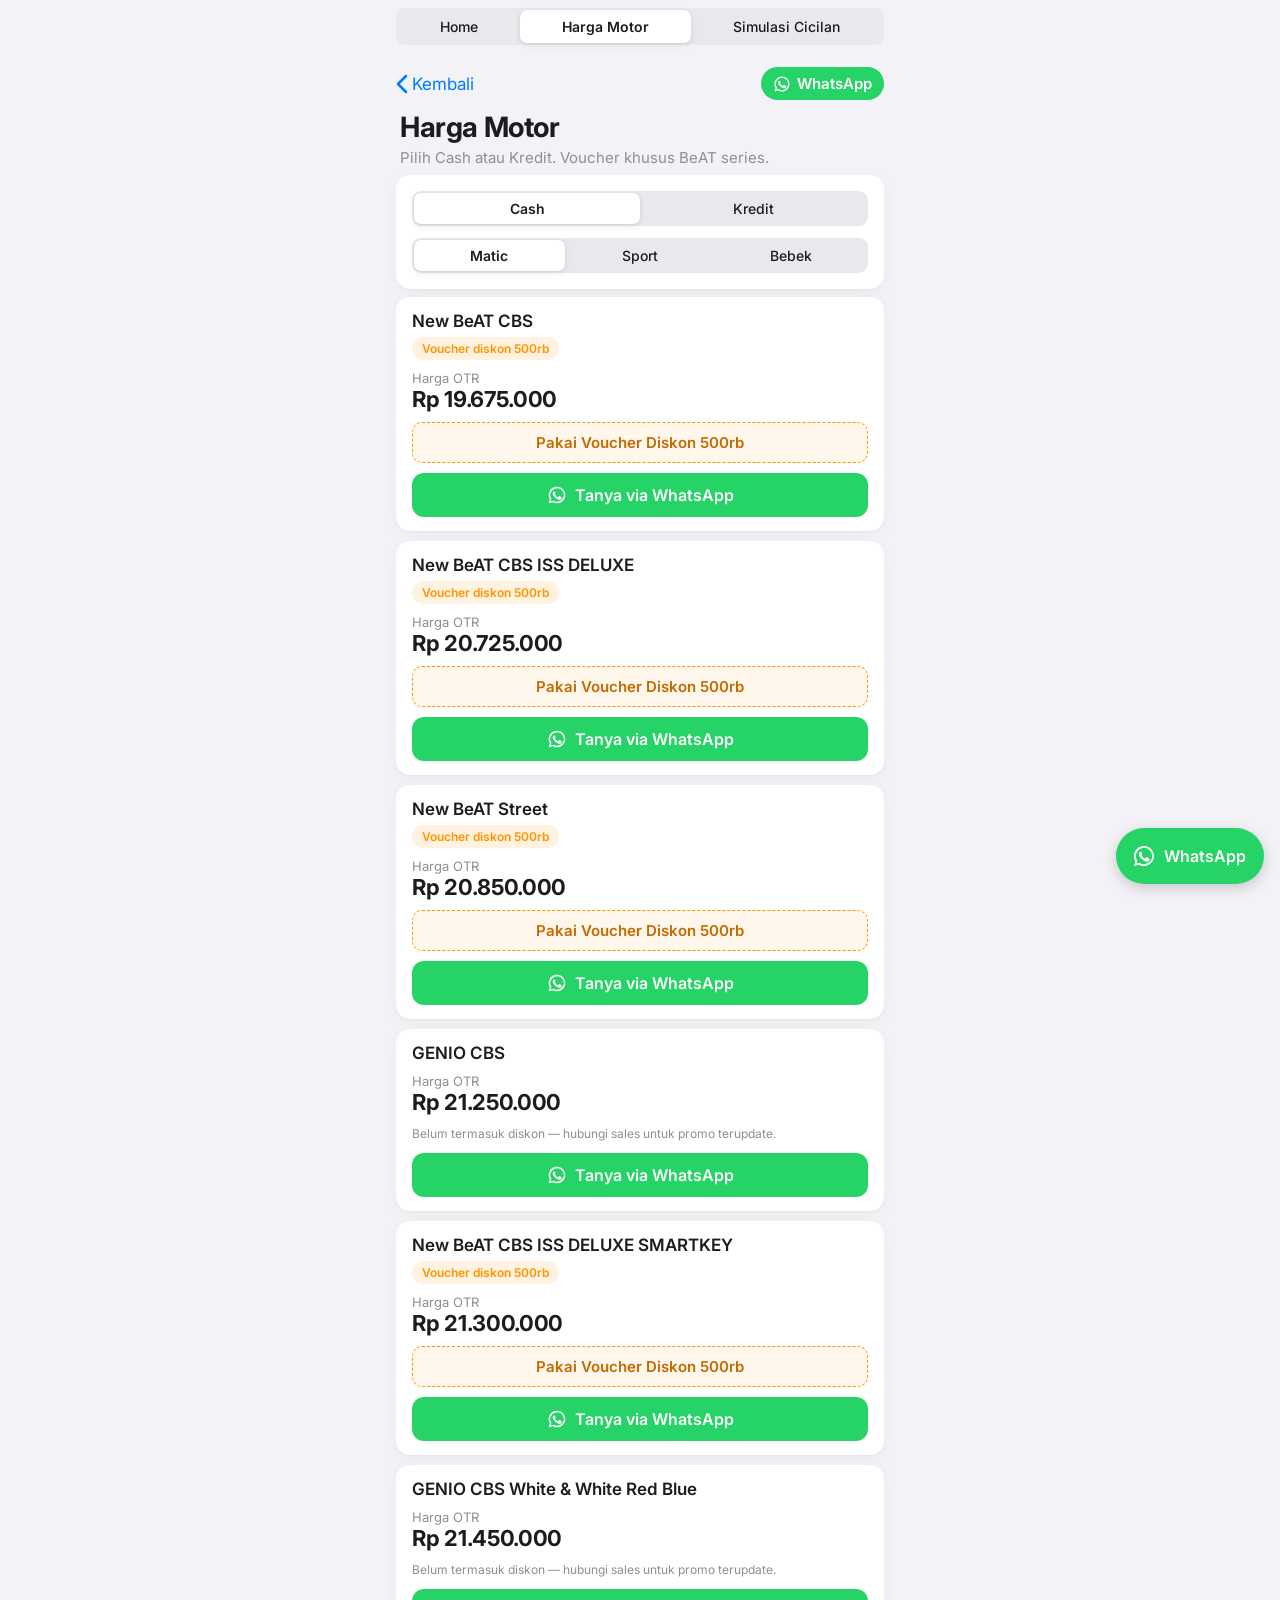
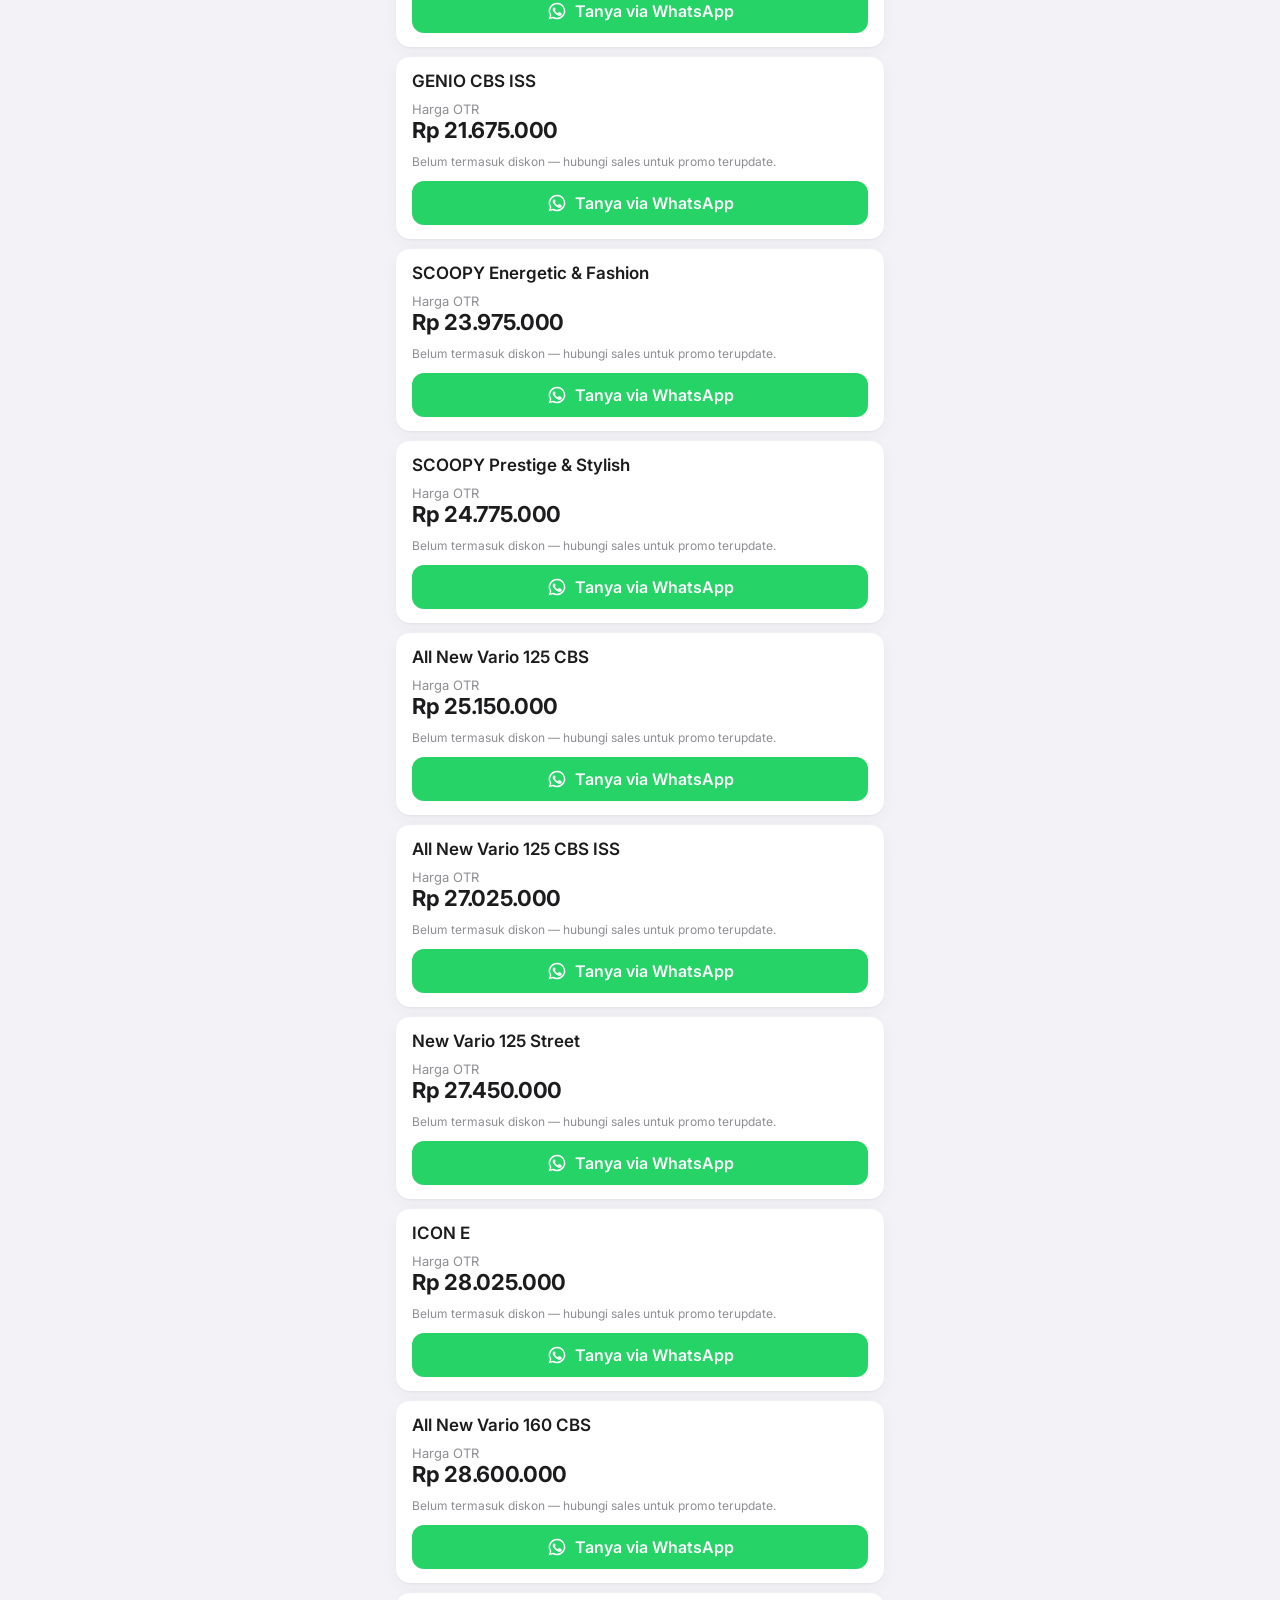
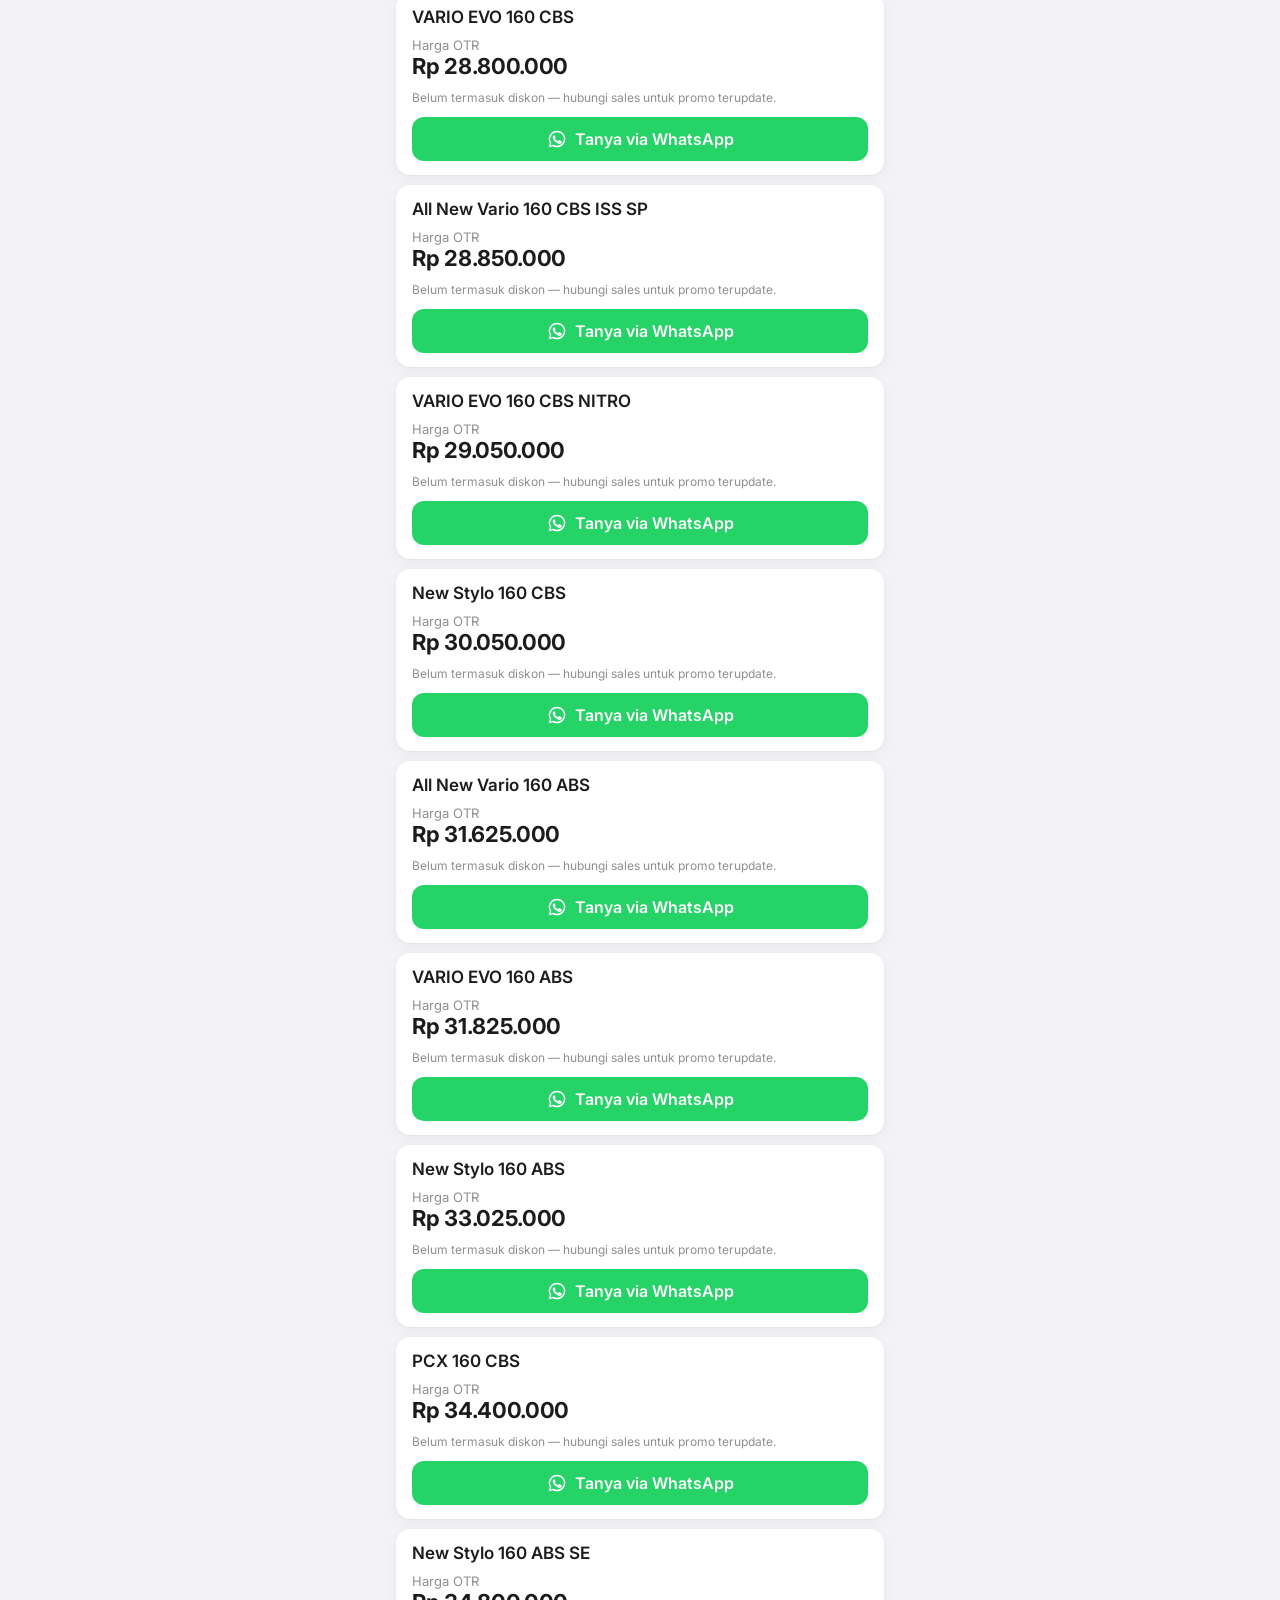
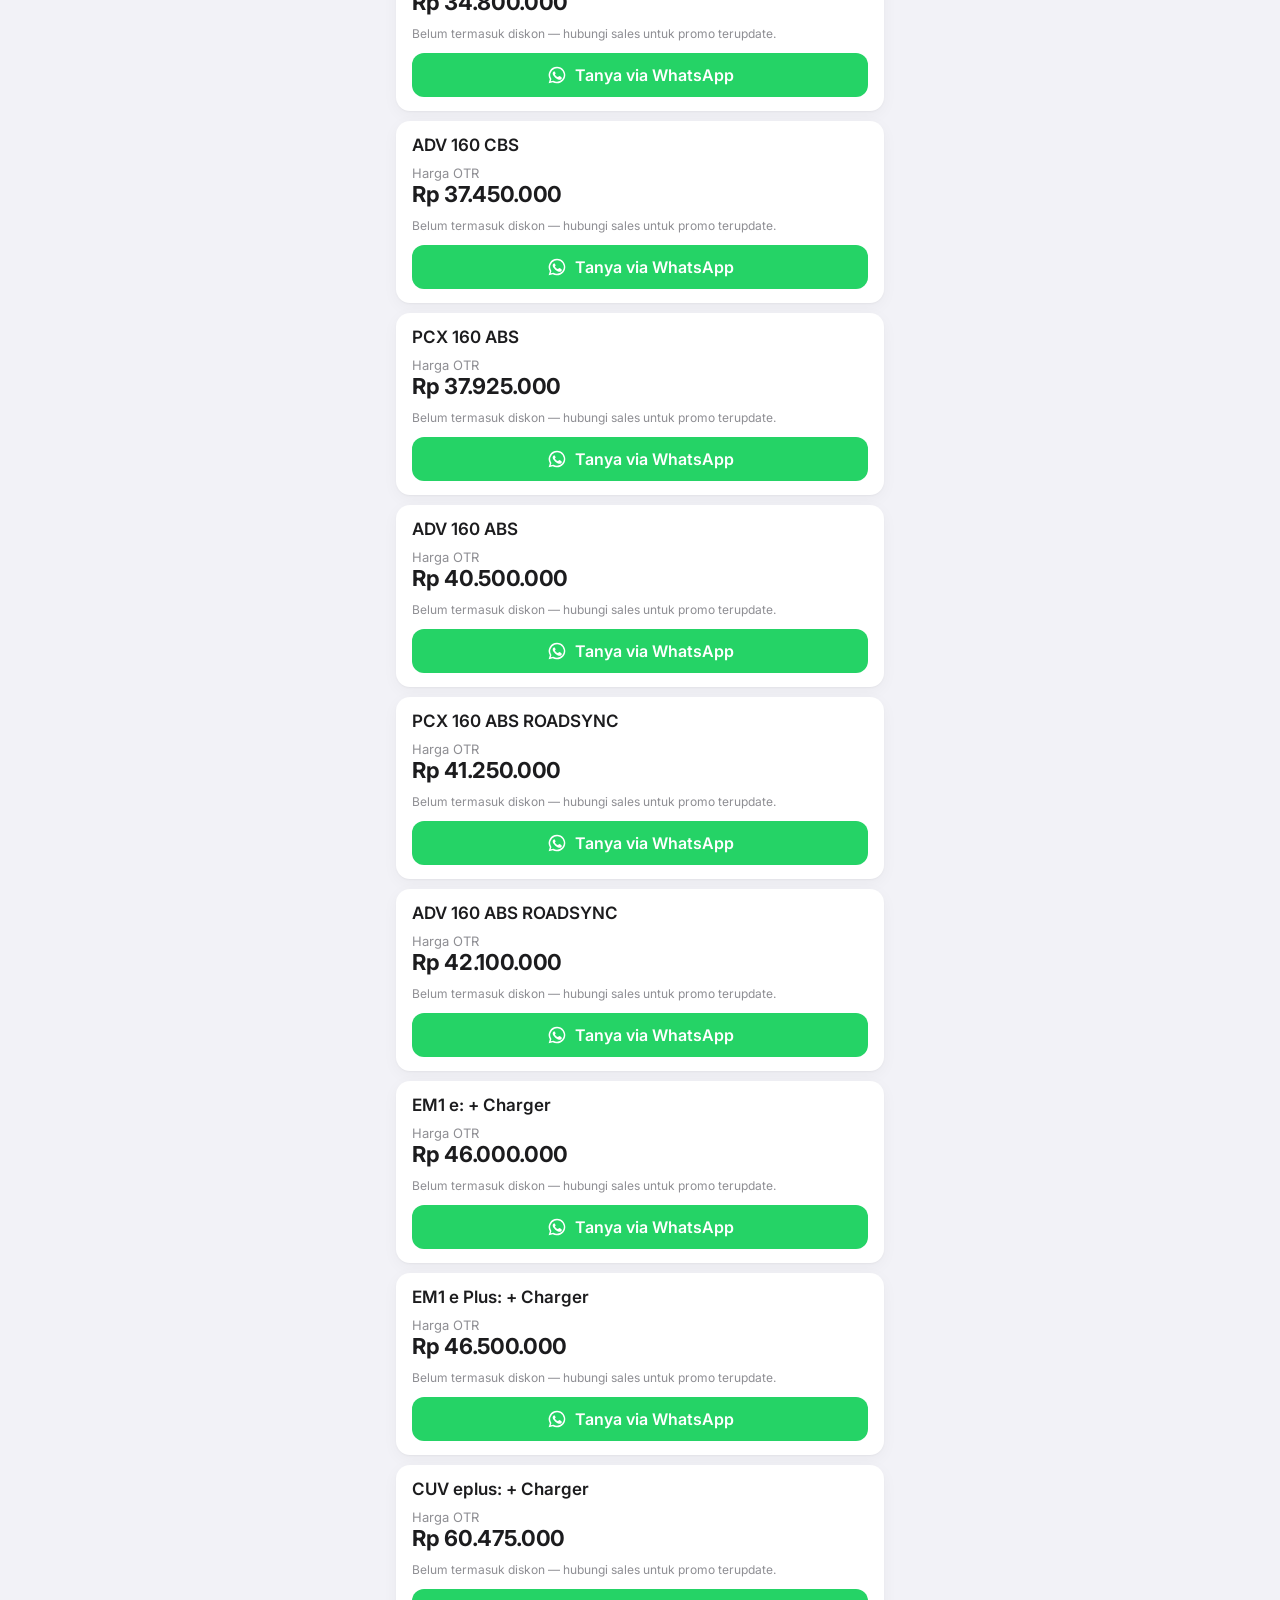
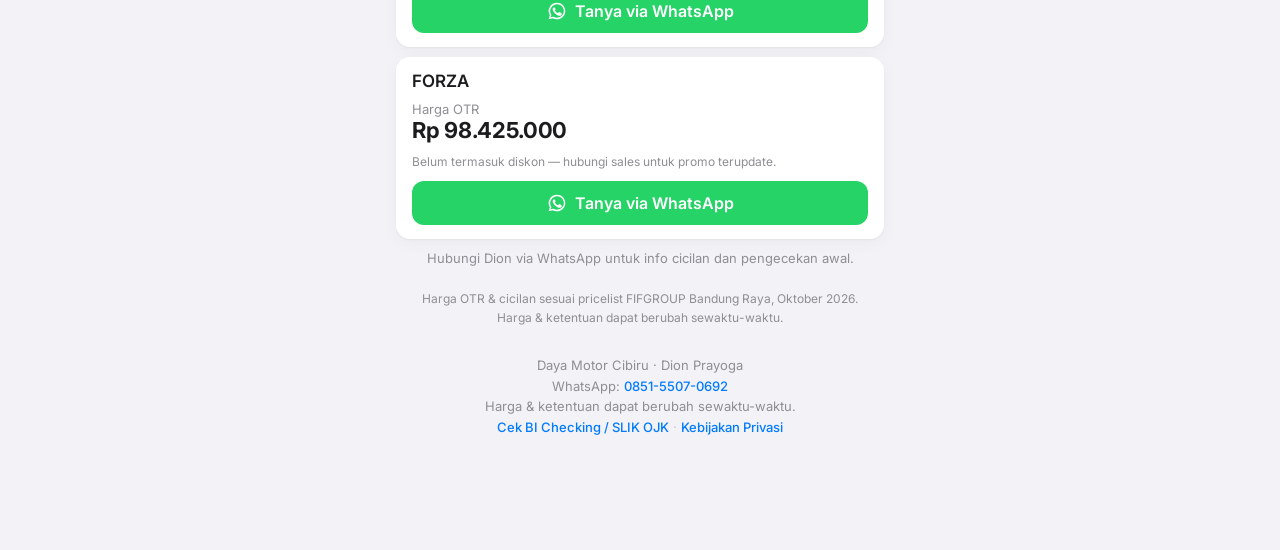
==== harga.html @ 985f25d1 "Add files via upload" ====
<!DOCTYPE html>
<html lang="id">
<head>
<meta charset="UTF-8">
<meta name="viewport" content="width=device-width, initial-scale=1.0, viewport-fit=cover">
<meta name="theme-color" content="#f2f2f7">
<title>Harga Motor &amp; Promo — Daya Motor Cibiru</title>
<meta name="description" content="Daftar harga OTR motor Honda cash dan kredit di Daya Motor Cibiru, termasuk voucher khusus BeAT series.">
<link rel="canonical" href="https://simulasibandung.netlify.app/harga">
<link rel="icon" href="/favicon.svg" type="image/svg+xml">
<link rel="icon" href="/favicon.ico" sizes="32x32">
<link rel="apple-touch-icon" href="/apple-touch-icon.png">
<meta property="og:type" content="website">
<meta property="og:site_name" content="Daya Motor Cibiru">
<meta property="og:title" content="Harga Motor &amp; Promo — Daya Motor Cibiru">
<meta property="og:description" content="Daftar harga OTR motor Honda cash dan kredit di Daya Motor Cibiru, termasuk voucher khusus BeAT series.">
<meta property="og:url" content="https://simulasibandung.netlify.app/harga">
<meta property="og:image" content="https://simulasibandung.netlify.app/og-image.png">
<meta property="og:image:width" content="1200">
<meta property="og:image:height" content="630">
<meta property="og:locale" content="id_ID">
<meta name="twitter:card" content="summary_large_image">
<meta name="twitter:title" content="Harga Motor &amp; Promo — Daya Motor Cibiru">
<meta name="twitter:description" content="Daftar harga OTR motor Honda cash dan kredit di Daya Motor Cibiru, termasuk voucher khusus BeAT series.">
<meta name="twitter:image" content="https://simulasibandung.netlify.app/og-image.png">
<link rel="preconnect" href="https://fonts.googleapis.com">
<link rel="preconnect" href="https://fonts.gstatic.com" crossorigin>
<link href="https://fonts.googleapis.com/css2?family=Inter:wght@400;500;600;700&display=swap" rel="stylesheet">
<link rel="stylesheet" href="/style.css">
</head>
<body>
<a class="skip" href="#konten">Lewati ke konten utama</a>

<nav class="topnav" aria-label="Menu utama">
  <ul>
    <li><a href="/">Home</a></li>
    <li><a href="/harga" aria-current="page">Harga Motor</a></li>
    <li><a href="/simulasi">Simulasi Cicilan</a></li>
  </ul>
</nav>
<noscript><p class="noscript">Simulasi memerlukan JavaScript. Hubungi kami via WhatsApp untuk bantuan: <a href="https://wa.me/6285155070692" target="_blank" rel="noopener">0851-5507-0692</a></p></noscript>

<svg width="0" height="0" style="position:absolute" aria-hidden="true">
  <symbol id="i-wa" viewBox="0 0 24 24"><path fill="currentColor" d="M12 2a10 10 0 0 0-8.6 15.1L2 22l5-1.3A10 10 0 1 0 12 2zm0 18.2a8.2 8.2 0 0 1-4.2-1.2l-.3-.2-3 .8.8-2.9-.2-.3A8.2 8.2 0 1 1 12 20.2zm4.5-6.1c-.2-.1-1.5-.7-1.7-.8-.2-.1-.4-.1-.6.1l-.8 1c-.1.2-.3.2-.5.1a6.7 6.7 0 0 1-3.3-2.9c-.2-.4.2-.4.7-1.3.1-.2 0-.3 0-.4l-.8-1.8c-.2-.5-.4-.4-.6-.4h-.5a1 1 0 0 0-.7.3 3 3 0 0 0-.9 2.2 5.2 5.2 0 0 0 1.1 2.8 11.9 11.9 0 0 0 4.6 4c1.7.7 2.3.8 3.2.7a2.7 2.7 0 0 0 1.8-1.3 2.2 2.2 0 0 0 .2-1.3c-.1-.1-.3-.2-.5-.3z"/></symbol>
  <symbol id="i-back" viewBox="0 0 12 20"><path d="M10 2L2 10l8 8" fill="none" stroke="currentColor" stroke-width="2.5" stroke-linecap="round" stroke-linejoin="round"/></symbol>
</svg>

<main id="konten" class="wrap" tabindex="-1">
  <div class="nav">
    <a class="back" href="/" aria-label="Kembali ke Home"><svg aria-hidden="true"><use href="#i-back"/></svg>Kembali</a>
    <a class="wa-pill" data-wa href="https://wa.me/6285155070692" target="_blank" rel="noopener" aria-label="Chat WhatsApp Dion (buka di tab baru)"><svg aria-hidden="true"><use href="#i-wa"/></svg>WhatsApp</a>
  </div>
  <h1 class="page-title">Harga Motor</h1>
  <p class="page-sub">Pilih Cash atau Kredit. Voucher khusus BeAT series.</p>

  <div class="step">
    <div class="seg dua" id="hargaMode" role="group" aria-label="Metode pembayaran">
      <button type="button" data-mode="cash" aria-pressed="true">Cash</button>
      <button type="button" data-mode="kredit" aria-pressed="false">Kredit</button>
    </div>
    <div class="seg" id="hargaTabs" role="group" aria-label="Kategori motor" style="margin-bottom:0"></div>
  </div>
  <p class="disclaimer" id="hargaDisclaimer" style="margin:10px 4px 0" hidden>Hasil simulasi bersifat estimasi dan bukan penawaran resmi. Angka final ditentukan oleh leasing.</p>

  <div class="hlist" id="hargaList"></div>

  <p class="cta-note">Hubungi Dion via WhatsApp untuk info cicilan dan pengecekan awal.</p>
  <p class="catatan">
    Harga OTR &amp; cicilan sesuai pricelist FIFGROUP Bandung Raya, Oktober 2026.<br>
    Harga &amp; ketentuan dapat berubah sewaktu-waktu.
  </p>
</main>

<footer class="footer">
  Daya Motor Cibiru · Dion Prayoga<br>
  WhatsApp: <a data-wa href="https://wa.me/6285155070692" target="_blank" rel="noopener">0851-5507-0692</a><br>
  Harga &amp; ketentuan dapat berubah sewaktu-waktu.<br>
  <a href="/bi-checking">Cek BI Checking / SLIK OJK</a> <span class="sep" aria-hidden="true">·</span> <a href="/privacy">Kebijakan Privasi</a>
</footer>

<a class="wa-float" data-wa href="https://wa.me/6285155070692" target="_blank" rel="noopener" aria-label="Chat WhatsApp Dion (buka di tab baru)"><svg aria-hidden="true"><use href="#i-wa"/></svg>WhatsApp</a>

<script src="/data.js" defer></script>
<script src="/common.js" defer></script>
<script>
// Harga Motor: voucher khusus BeAT series, data harga & cicilan dari data.js
document.addEventListener('DOMContentLoaded', function() {
  const data = dataMotor();
  const BEAT_SERIES = ['New BeAT CBS', 'New BeAT CBS ISS DELUXE', 'New BeAT CBS ISS DELUXE SMARTKEY', 'New BeAT Street'];
  const DISKON_CASH = 500000;
  const DP_PROMO = 700000;
  const TENOR_PROMO = '35';
  const harga = { mode: 'cash', kategori: 'Matic', unit: {} };

  function isBeat(nama) { return BEAT_SERIES.indexOf(nama) >= 0; }

  // Sama dengan cara Simulasi Cicilan: angka cicilan diambil dari tabel FIFGROUP (DP × tenor)
  function cicilanTabel(nama, dp, tenor) {
    const row = data[nama] && data[nama].tabel[dp];
    return row ? row[tenor] : undefined;
  }

  function unitHarga(nama) {
    if (!harga.unit[nama]) {
      const m = data[nama];
      const dpList = Object.keys(m.tabel).map(Number).sort(function(a, b) { return a - b; });
      const tenors = Object.keys(m.tabel[dpList[0]]).sort(function(a, b) { return a - b; });
      harga.unit[nama] = {
        dpNormal: dpList[0], tenors: tenors,
        tenor: tenors.indexOf(TENOR_PROMO) >= 0 ? TENOR_PROMO : tenors[tenors.length - 1],
        diskon: false, dpPromo: false
      };
    }
    return harga.unit[nama];
  }

  function linkWa(pesan, teks, label) {
    const wa = el('a', 'btn btn-wa');
    wa.href = waUrl(pesan);
    wa.target = '_blank';
    wa.rel = 'noopener';
    wa.innerHTML = '<svg aria-hidden="true"><use href="#i-wa"/></svg>';
    wa.appendChild(document.createTextNode(teks));
    if (label) wa.setAttribute('aria-label', label);
    return wa;
  }

  function renderHargaTabs() {
    const tabs = $('hargaTabs');
    tabs.innerHTML = '';
    KATEGORI.forEach(function(kat) {
      const b = el('button', '', kat);
      b.type = 'button';
      b.setAttribute('aria-pressed', kat === harga.kategori);
      b.addEventListener('click', function() {
        if (harga.kategori === kat) return;
        harga.kategori = kat;
        renderHargaTabs();
        renderHargaList();
      });
      tabs.appendChild(b);
    });
  }

  function setModeHarga(mode) {
    harga.mode = mode;
    document.querySelectorAll('#hargaMode button').forEach(function(b) {
      b.setAttribute('aria-pressed', b.dataset.mode === mode);
    });
    $('hargaDisclaimer').hidden = mode !== 'kredit';
    renderHargaList();
  }

  function renderHargaList() {
    const list = $('hargaList');
    list.innerHTML = '';
    const models = modelPerKategori(harga.kategori);
    if (!models.length) {
      // Empty state: data harga belum tersedia, jangan tampilkan kartu kosong
      const box = el('div', 'kosong');
      box.appendChild(el('p', '', 'Hubungi sales untuk info harga terbaru'));
      box.appendChild(linkWa("Halo Dion Prayoga, saya mau tanya harga motor " + harga.kategori + " terbaru di Daya Motor Cibiru.", 'Tanya via WhatsApp'));
      list.appendChild(box);
      return;
    }
    models.forEach(function(nama) { list.appendChild(kartuHarga(nama)); });
  }

  function kartuHarga(nama) {
    const u = unitHarga(nama);
    const beat = isBeat(nama);
    const kredit = harga.mode === 'kredit';
    const card = el('article', 'hcard');
    card.appendChild(el('h3', '', nama));
    if (beat) card.appendChild(el('span', 'badge', kredit ? 'Voucher DP 700rb' : 'Voucher diskon 500rb'));

    const area = el('div', 'hharga');
    area.setAttribute('aria-live', 'polite');
    card.appendChild(area);

    let chips = null, voucher = null, ket = null;
    if (kredit) {
      chips = el('div', 'chips');
      chips.setAttribute('role', 'group');
      chips.setAttribute('aria-label', 'Pilih tenor ' + nama);
      u.tenors.forEach(function(t) {
        const b = el('button', '', t + ' bln');
        b.type = 'button';
        b.dataset.tenor = t;
        b.setAttribute('aria-label', 'Tenor ' + t + ' bulan');
        b.addEventListener('click', function() {
          u.tenor = t;
          if (t !== TENOR_PROMO) u.dpPromo = false;
          update();
        });
        chips.appendChild(b);
      });
      card.appendChild(chips);
    }
    if (beat) {
      voucher = el('button', 'voucher', kredit ? 'Pakai Voucher DP 700rb (Tenor 35 bulan)' : 'Pakai Voucher Diskon 500rb');
      voucher.type = 'button';
      voucher.addEventListener('click', function() {
        if (kredit) u.dpPromo = !u.dpPromo; else u.diskon = !u.diskon;
        update();
      });
      card.appendChild(voucher);
      if (kredit) {
        ket = el('p', 'hnote', 'Voucher hanya untuk tenor 35 bulan');
        ket.id = 'ket-' + nama.replace(/\W+/g, '-');
        voucher.setAttribute('aria-describedby', ket.id);
        card.appendChild(ket);
      }
    }
    const note = el('p', 'hnote');
    card.appendChild(note);

    const wa = linkWa('', kredit ? 'Ajukan via WhatsApp' : 'Tanya via WhatsApp');
    card.appendChild(wa);

    if (kredit) {
      const lain = el('a', 'hlink', 'Atur DP lain di Simulasi Cicilan');
      lain.href = '/simulasi?model=' + encodeURIComponent(nama);
      lain.style.textDecoration = 'none';
      card.appendChild(lain);
    }

    function update() {
      const otr = data[nama].harga;
      area.innerHTML = '';
      let pesan;
      if (!kredit) {
        const aktif = beat && u.diskon;
        if (voucher) voucher.setAttribute('aria-pressed', aktif);
        area.appendChild(el('small', '', aktif ? 'Harga cash setelah voucher' : 'Harga OTR'));
        if (aktif) {
          const del = el('del', '', formatRupiah(otr));
          del.setAttribute('aria-label', 'Harga normal ' + formatRupiah(otr));
          area.appendChild(del);
          area.appendChild(el('strong', '', formatRupiah(otr - DISKON_CASH)));
          area.appendChild(el('span', 'hemat', 'Hemat Rp500.000'));
        } else {
          area.appendChild(el('strong', '', formatRupiah(otr)));
        }
        note.textContent = beat ? '' : 'Belum termasuk diskon — hubungi sales untuk promo terupdate.';
        pesan = "Halo Dion Prayoga, saya mau tanya harga cash di Daya Motor Cibiru:\n" +
          "Model: " + nama + "\n" +
          (aktif
            ? "Harga normal: " + formatRupiah(otr) + "\nVoucher diskon: " + formatRupiah(DISKON_CASH) + "\nHarga setelah diskon: " + formatRupiah(otr - DISKON_CASH) + "\n"
            : "Harga OTR: " + formatRupiah(otr) + "\n") +
          "Mohon info lebih lanjut.";
      } else {
        const bisaPromo = beat && u.tenor === TENOR_PROMO;
        const aktif = bisaPromo && u.dpPromo;
        const dp = aktif ? DP_PROMO : u.dpNormal;
        // TODO: tabel FIFGROUP belum memuat baris DP Rp700.000; isi di data.js agar estimasi cicilan promo tampil
        const cicilan = cicilanTabel(nama, dp, u.tenor);
        chips.querySelectorAll('button').forEach(function(b) { b.setAttribute('aria-pressed', b.dataset.tenor === u.tenor); });
        if (voucher) {
          voucher.disabled = !bisaPromo;
          voucher.setAttribute('aria-pressed', aktif);
          ket.hidden = bisaPromo;
        }
        area.appendChild(el('small', '', 'Estimasi cicilan per bulan'));
        area.appendChild(el('strong', '', cicilan ? formatRupiah(cicilan) : 'Dikonfirmasi sales'));
        const ul = el('ul', 'rincian');
        [['Harga OTR', formatRupiah(otr)], [aktif ? 'DP promo' : 'Uang muka (DP)', formatRupiah(dp)], ['Tenor', u.tenor + ' bulan']].forEach(function(r) {
          const li = el('li');
          li.appendChild(el('span', '', r[0]));
          li.appendChild(el('strong', '', r[1]));
          ul.appendChild(li);
        });
        area.appendChild(ul);
        if (aktif) area.appendChild(el('p', 'disclaimer', 'DP promo Rp700.000 khusus tenor 35 bulan. Estimasi, bukan penawaran resmi.'));
        note.textContent = aktif || bisaPromo ? '' : 'Belum termasuk promo DP — hubungi sales untuk promo terupdate.';
        pesan = "Halo Dion Prayoga, saya tertarik kredit motor di Daya Motor Cibiru:\n" +
          "Model: " + nama + "\n" +
          "Harga OTR: " + formatRupiah(otr) + "\n" +
          (aktif ? "DP promo (voucher): " : "DP: ") + formatRupiah(dp) + "\n" +
          "Tenor: " + u.tenor + " bulan\n" +
          "Estimasi cicilan: " + (cicilan ? formatRupiah(cicilan) + "/bulan" : "mohon diinfokan") + "\n" +
          "Mohon info lebih lanjut.";
      }
      note.hidden = !note.textContent;
      wa.href = waUrl(pesan);
      wa.setAttribute('aria-label', (kredit ? 'Ajukan ' : 'Tanya ') + nama + ' via WhatsApp (buka di tab baru)');
    }
    update();
    return card;
  }

  initKontak();
  document.querySelectorAll('#hargaMode button').forEach(function(b) {
    b.addEventListener('click', function() { setModeHarga(b.dataset.mode); });
  });
  renderHargaTabs();
  setModeHarga('cash');
});
</script>
</body>
</html>
---- style.css ----
:root {
  --bg: #f2f2f7;
  --card: #ffffff;
  --fill: #f2f2f7;
  --line: rgba(60,60,67,0.12);
  --text: #1c1c1e;
  --muted: #8e8e93;
  --blue: #007aff;
  --blue-soft: rgba(0,122,255,0.1);
  --green: #34c759;
  --wa: #25d366;
  --orange: #ff9500;
  --radius: 14px;
  --shadow: 0 1px 2px rgba(0,0,0,0.04), 0 4px 16px rgba(0,0,0,0.04);
}
* { box-sizing: border-box; -webkit-tap-highlight-color: transparent; }
html { background: var(--bg); }
body {
  margin: 0 auto; max-width: 520px; min-height: 100vh;
  font-family: -apple-system, BlinkMacSystemFont, 'SF Pro Text', 'Inter', 'Segoe UI', Roboto, Arial, sans-serif;
  background: var(--bg); color: var(--text);
  -webkit-font-smoothing: antialiased;
  padding: env(safe-area-inset-top) 0 calc(96px + env(safe-area-inset-bottom));
}
.wrap { padding: 0 16px; }
[hidden] { display: none !important; }
button { font: inherit; }

/* Header */
.top { padding: 28px 4px 20px; }
.top .eyebrow { font-size: 13px; font-weight: 600; color: var(--blue); margin: 0 0 4px; }
.top h1 { font-size: 32px; font-weight: 700; letter-spacing: -0.5px; margin: 0; line-height: 1.15; }
.top p { margin: 6px 0 0; color: var(--muted); font-size: 15px; }

.section-label { font-size: 13px; color: var(--muted); text-transform: uppercase; letter-spacing: 0.3px; margin: 24px 4px 8px; }

/* Menu dashboard */
.menu { background: var(--card); border-radius: var(--radius); box-shadow: var(--shadow); overflow: hidden; }
.menu-item {
  display: flex; align-items: center; gap: 14px; width: 100%;
  padding: 14px 16px; border: none; background: transparent; color: var(--text);
  text-decoration: none; text-align: left; cursor: pointer; position: relative;
}
.menu-item + .menu-item::before {
  content: ""; position: absolute; top: 0; right: 0; left: 70px; border-top: 0.5px solid var(--line);
}
.menu-item:active { background: #e5e5ea; }
.icon {
  width: 40px; height: 40px; border-radius: 10px; flex-shrink: 0;
  display: grid; place-items: center; color: #fff;
}
.icon svg { width: 22px; height: 22px; }
.icon.wa { background: var(--wa); }
.icon.blue { background: var(--blue); }
.icon.orange { background: var(--orange); }
.menu-item .txt { flex: 1; min-width: 0; }
.menu-item .txt strong { display: block; font-size: 17px; font-weight: 600; }
.menu-item .txt small { display: block; font-size: 14px; color: var(--muted); margin-top: 1px; }
.chev { width: 8px; height: 14px; flex-shrink: 0; color: #c7c7cc; }

/* Kartu promo */
.promo-card {
  background: var(--card); border-radius: var(--radius); box-shadow: var(--shadow);
  padding: 18px 16px; display: flex; flex-direction: column; gap: 12px;
}
.badge { align-self: flex-start; font-size: 12px; font-weight: 600; color: var(--orange); background: rgba(255,149,0,0.12); padding: 4px 10px; border-radius: 999px; }
.promo-card h2 { margin: 0; font-size: 22px; font-weight: 700; letter-spacing: -0.3px; }
.promo-row { display: flex; gap: 10px; }
.promo-row div { flex: 1; background: var(--fill); border-radius: 10px; padding: 10px 12px; }
.promo-row small { display: block; font-size: 12px; color: var(--muted); }
.promo-row strong { font-size: 17px; font-weight: 700; }
.promo-row .hl strong { color: var(--orange); }

.btn {
  display: flex; align-items: center; justify-content: center; gap: 8px; width: 100%;
  border: none; border-radius: 12px; padding: 14px 16px; font-size: 17px; font-weight: 600;
  text-decoration: none; cursor: pointer; transition: opacity 0.15s, transform 0.15s;
}
.btn:active { opacity: 0.7; transform: scale(0.98); }
.btn svg { width: 20px; height: 20px; fill: currentColor; }
.btn-wa { background: var(--wa); color: #fff; }
.btn-blue { background: var(--blue); color: #fff; }

/* Navigasi kalkulator */
.nav { display: flex; align-items: center; padding: 14px 0 6px; }
.back {
  display: flex; align-items: center; gap: 4px; border: none; background: none;
  color: var(--blue); font-size: 17px; padding: 6px 4px 6px 0; cursor: pointer;
}
.back svg { width: 12px; height: 20px; }
.page-title { font-size: 28px; font-weight: 700; letter-spacing: -0.4px; margin: 4px 4px 4px; }
.page-sub { color: var(--muted); font-size: 15px; margin: 0 4px 8px; }

/* Langkah */
.step { background: var(--card); border-radius: var(--radius); box-shadow: var(--shadow); padding: 16px; margin-top: 8px; transition: opacity 0.2s; }
.step.disabled { opacity: 0.45; pointer-events: none; }

.seg { display: grid; grid-template-columns: repeat(3, 1fr); background: #e8e8ed; padding: 2px; border-radius: 9px; margin-bottom: 12px; }
.seg button { border: none; background: transparent; color: var(--text); font-size: 14px; font-weight: 500; padding: 7px 0; border-radius: 7px; cursor: pointer; }
.seg button.active { background: #fff; font-weight: 600; box-shadow: 0 2px 6px rgba(0,0,0,0.1), 0 0 1px rgba(0,0,0,0.1); }

select {
  width: 100%; padding: 13px 40px 13px 14px; font: inherit; font-size: 16px; font-weight: 500;
  color: var(--text); background: var(--fill); border: none; border-radius: 10px;
  appearance: none; -webkit-appearance: none;
  background-image: url("data:image/svg+xml,%3Csvg xmlns='http://www.w3.org/2000/svg' width='12' height='8' viewBox='0 0 12 8'%3E%3Cpath d='M1 1l5 5 5-5' stroke='%23007aff' stroke-width='2' fill='none' stroke-linecap='round'/%3E%3C/svg%3E");
  background-repeat: no-repeat; background-position: right 16px center;
}
select:focus { outline: 2px solid var(--blue-soft); }

.otr { display: none; justify-content: space-between; align-items: baseline; margin-top: 12px; padding-top: 12px; border-top: 0.5px solid var(--line); }
.otr span { color: var(--muted); font-size: 15px; }
.otr strong { font-size: 17px; font-weight: 600; }

/* DP */
.dp-box { display: flex; align-items: center; gap: 10px; }
.dp-btn {
  width: 44px; height: 44px; flex-shrink: 0; border-radius: 50%; border: none;
  background: var(--blue-soft); color: var(--blue); font-size: 24px; font-weight: 500; cursor: pointer; line-height: 1;
}
.dp-btn:disabled { color: #c7c7cc; background: var(--fill); }
.dp-value { flex: 1; text-align: center; }
.dp-value strong { display: block; font-size: 26px; font-weight: 700; letter-spacing: -0.3px; }
.dp-value small { color: var(--muted); font-size: 13px; }
input[type=range] { width: 100%; margin: 14px 0 2px; accent-color: var(--blue); height: 28px; }
.range-label { display: flex; justify-content: space-between; color: var(--muted); font-size: 12px; }

/* Tenor */
.tenor-grid { display: grid; grid-template-columns: repeat(2, 1fr); gap: 8px; }
.tenor {
  text-align: left; color: var(--text); cursor: pointer;
  background: var(--fill); border: 2px solid transparent; border-radius: 12px; padding: 11px 12px;
}
.tenor small { display: block; color: var(--muted); font-size: 13px; font-weight: 500; }
.tenor strong { display: block; font-size: 17px; font-weight: 600; margin-top: 2px; }
.tenor span { color: var(--muted); font-size: 12px; }
.tenor.active { border-color: var(--blue); background: var(--blue-soft); }
.tenor.active small { color: var(--blue); }
.placeholder { color: var(--muted); font-size: 15px; margin: 0; }

.catatan { font-size: 12px; color: var(--muted); text-align: center; margin: 20px 0 0; line-height: 1.6; }

/* Hasil simulasi (di dalam alur halaman, bukan melayang, agar tidak tertutup watermark/badge) */
.hasil { background: var(--card); border-radius: var(--radius); box-shadow: var(--shadow); padding: 16px; margin-top: 8px; scroll-margin-top: 16px; }
.hasil .cicilan { text-align: center; padding: 6px 0 14px; }
.hasil .cicilan small { display: block; color: var(--muted); font-size: 13px; }
.hasil .cicilan strong { display: block; font-size: 32px; font-weight: 700; letter-spacing: -0.5px; color: var(--blue); margin-top: 2px; }
.hasil .cicilan em { font-style: normal; font-size: 15px; color: var(--muted); font-weight: 500; }
.hasil .info { display: inline-block; margin: 8px 0 0; font-size: 12px; font-weight: 600; color: var(--orange); background: rgba(255,149,0,0.12); padding: 4px 10px; border-radius: 999px; }
.rincian { list-style: none; margin: 0 0 16px; padding: 0; border-top: 0.5px solid var(--line); }
.rincian li { display: flex; justify-content: space-between; gap: 12px; padding: 10px 0; border-bottom: 0.5px solid var(--line); font-size: 15px; }
.rincian li span { color: var(--muted); flex-shrink: 0; }
.rincian li strong { font-weight: 600; text-align: right; overflow-wrap: anywhere; }
.aksi { display: flex; flex-direction: column; gap: 10px; }
.btn-plain { background: var(--fill); color: var(--blue); }

/* Form BI checking */
.icon.indigo { background: #5856d6; }
.field { display: block; }
.field + .field { margin-top: 14px; }
.field > span { display: block; font-size: 14px; font-weight: 600; margin: 0 0 6px 2px; }
.field > span em { font-style: normal; font-weight: 400; color: var(--muted); }
.field input[type=text], .field input[type=tel], .field textarea {
  width: 100%; padding: 13px 14px; font: inherit; font-size: 16px; color: var(--text);
  background: var(--fill); border: 2px solid transparent; border-radius: 10px; outline: none;
}
.field textarea { resize: vertical; min-height: 72px; }
.field input:focus, .field textarea:focus { border-color: var(--blue); background: #fff; }
.field.error input, .field.error textarea { border-color: #ff3b30; }
.field .hint { display: block; font-size: 12px; color: var(--muted); margin: 5px 0 0 2px; }
.field.error .hint { color: #ff3b30; }
.file-row { display: grid; grid-template-columns: 1fr 1fr; gap: 8px; }
.file {
  position: relative; display: flex; flex-direction: column; align-items: center; justify-content: center; gap: 4px;
  min-height: 96px; padding: 10px; text-align: center; cursor: pointer; overflow: hidden;
  background: var(--fill); border: 2px dashed #d1d1d6; border-radius: 12px; color: var(--blue); font-size: 14px; font-weight: 600;
}
.file small { color: var(--muted); font-size: 12px; font-weight: 500; overflow-wrap: anywhere; }
.file.ada { border-style: solid; border-color: var(--green); }
.file img { width: 100%; height: 64px; object-fit: cover; border-radius: 8px; }
.file input { position: absolute; width: 1px; height: 1px; opacity: 0; }
.privasi { font-size: 13px; color: var(--muted); line-height: 1.5; margin: 0 0 14px; }
.privasi a { color: var(--blue); font-weight: 500; }
.langkah-wa { margin: 12px 0 0; padding: 12px; border-radius: 10px; background: rgba(52,199,89,0.1); font-size: 14px; line-height: 1.5; }

/* Kontak WhatsApp di setiap halaman */
.nav { justify-content: space-between; gap: 8px; }
.wa-pill {
  display: inline-flex; align-items: center; gap: 6px; padding: 7px 12px; border-radius: 999px;
  background: var(--wa); color: #fff; font-size: 15px; font-weight: 600; text-decoration: none; white-space: nowrap;
}
.wa-pill svg { width: 18px; height: 18px; }
.cta-note { font-size: 13px; color: var(--muted); text-align: center; line-height: 1.5; margin: 10px 4px 0; }
.disclaimer { font-size: 12px; color: var(--muted); text-align: center; line-height: 1.5; margin: 0 0 14px; }
.memuat { display: flex; align-items: center; justify-content: center; gap: 10px; color: var(--muted); font-size: 15px; margin: 0; padding: 8px 0; }
.memuat::before {
  content: ""; width: 18px; height: 18px; border-radius: 50%;
  border: 2px solid var(--blue-soft); border-top-color: var(--blue); animation: putar 0.7s linear infinite;
}
@keyframes putar { to { transform: rotate(360deg); } }
@media (prefers-reduced-motion: reduce) { .memuat::before { animation: none; } }

/* Persetujuan BI checking */
.setuju { display: flex; gap: 10px; align-items: flex-start; font-size: 14px; line-height: 1.5; margin: 0 0 6px; cursor: pointer; }
.setuju input { width: 20px; height: 20px; margin: 1px 0 0; flex-shrink: 0; accent-color: var(--blue); }
.setuju-hint { font-size: 12px; color: var(--orange); margin: 0 0 12px 30px; }
.btn:disabled { opacity: 0.45; cursor: not-allowed; transform: none; }

/* Footer */
.footer { text-align: center; color: var(--muted); font-size: 13px; line-height: 1.6; margin: 28px 0 0; padding: 0 16px; }
.footer a { color: var(--blue); text-decoration: none; font-weight: 500; }

/* Harga Motor */
.icon.teal { background: #30b0c7; }
.seg.dua { grid-template-columns: repeat(2, 1fr); }
.seg button[aria-pressed="true"] { background: #fff; font-weight: 600; box-shadow: 0 2px 6px rgba(0,0,0,0.1), 0 0 1px rgba(0,0,0,0.1); }
.hlist { display: flex; flex-direction: column; gap: 10px; margin-top: 8px; }
.hcard { background: var(--card); border-radius: var(--radius); box-shadow: var(--shadow); padding: 14px 16px; display: flex; flex-direction: column; gap: 10px; }
.hcard h3 { margin: 0; font-size: 17px; font-weight: 600; overflow-wrap: anywhere; }
.hcard .badge { margin-top: -4px; }
.hharga small { display: block; color: var(--muted); font-size: 13px; }
.hharga strong { display: block; font-size: 22px; font-weight: 700; letter-spacing: -0.3px; }
.hharga del { display: block; color: var(--muted); font-size: 15px; }
.hharga .hemat { display: inline-block; margin-top: 4px; font-size: 12px; font-weight: 600; color: #248a3d; background: rgba(52,199,89,0.12); padding: 3px 9px; border-radius: 999px; }
.hharga .rincian { margin: 0; }
.hharga .rincian li { padding: 8px 0; }
.hharga .disclaimer { margin: 8px 0 0; text-align: left; }
.chips { display: flex; flex-wrap: wrap; gap: 6px; }
.chips button { flex: 1 0 52px; border: 2px solid transparent; background: var(--fill); color: var(--text); border-radius: 9px; padding: 7px 4px; font-size: 14px; font-weight: 500; cursor: pointer; }
.chips button[aria-pressed="true"] { border-color: var(--blue); background: var(--blue-soft); color: var(--blue); font-weight: 600; }
.voucher { width: 100%; border: 1.5px dashed var(--orange); background: rgba(255,149,0,0.08); color: #c46a00; border-radius: 10px; padding: 10px 12px; font-size: 15px; font-weight: 600; cursor: pointer; }
.voucher[aria-pressed="true"] { border-style: solid; border-color: var(--green); background: rgba(52,199,89,0.12); color: #248a3d; }
.voucher:disabled { border-color: #d1d1d6; background: var(--fill); color: var(--muted); cursor: not-allowed; }
.hnote { font-size: 12px; color: var(--muted); line-height: 1.5; margin: 0; }
.hcard .btn { padding: 12px 14px; font-size: 16px; }
.hlink { border: none; background: none; color: var(--blue); font-size: 14px; font-weight: 500; padding: 2px 0; cursor: pointer; align-self: center; }

/* Aksesibilitas */
.skip {
  position: absolute; left: 12px; top: -60px; z-index: 70; padding: 10px 14px; border-radius: 10px;
  background: var(--blue); color: #fff; font-weight: 600; text-decoration: none;
}
.skip:focus { top: calc(12px + env(safe-area-inset-top)); }
a:focus-visible, button:focus-visible, select:focus-visible, input[type=range]:focus-visible, .setuju input:focus-visible {
  outline: 2px solid var(--blue); outline-offset: 2px;
}
.file:focus-within { outline: 2px solid var(--blue); outline-offset: 2px; }
[tabindex="-1"]:focus { outline: none; }
.noscript { margin: 12px 16px 0; padding: 12px; border-radius: 10px; background: rgba(255,149,0,0.12); font-size: 14px; line-height: 1.5; }
.noscript a { color: var(--blue); font-weight: 600; }

/* Menu atas (3 item, muat satu baris di 360px). Lapisan: skip 70 > menu 60 > WA mengapung 50 > dekorasi 0–10 */
.topnav {
  position: sticky; top: 0; z-index: 60;
  background: var(--bg); padding: calc(8px + env(safe-area-inset-top)) 16px 8px; margin-top: calc(-1 * env(safe-area-inset-top));
}
.topnav ul {
  list-style: none; margin: 0; padding: 2px; display: grid; grid-template-columns: auto auto auto;
  background: #e8e8ed; border-radius: 9px;
}
.topnav a {
  display: block; text-align: center; white-space: nowrap; padding: 8px 10px; border-radius: 7px;
  color: var(--text); font-size: 14px; font-weight: 500; text-decoration: none; pointer-events: auto;
}
.topnav a[aria-current="page"] { background: #fff; font-weight: 600; box-shadow: 0 2px 6px rgba(0,0,0,0.1), 0 0 1px rgba(0,0,0,0.1); }
@media (max-width: 359px) { .topnav a { padding: 8px 6px; font-size: 13px; } }
a.back { text-decoration: none; }

/* Hero Home: 2 CTA utama */
.hero-cta { display: flex; flex-direction: column; gap: 10px; }

/* Tombol WhatsApp mengapung */
.wa-float {
  position: fixed; right: 16px; bottom: max(16px, env(safe-area-inset-bottom)); z-index: 50;
  display: inline-flex; align-items: center; gap: 8px; height: 56px; padding: 0 18px 0 16px; border-radius: 999px;
  background: var(--wa); color: #fff; font-size: 16px; font-weight: 600; text-decoration: none; pointer-events: auto;
  box-shadow: 0 4px 14px rgba(0,0,0,0.18);
}
.wa-float svg { width: 24px; height: 24px; }
/* Ruang bawah agar CTA terakhir & footer tidak tertutup tombol WA mengapung */
.footer { padding-bottom: 16px; }
.footer .sep { color: #c7c7cc; }

/* Tombol berbentuk link yang belum aktif (mis. kirim BI Checking sebelum persetujuan) */
.btn[aria-disabled="true"] { opacity: 0.45; cursor: not-allowed; }
.btn-plain svg { fill: currentColor; }

/* Kosong / data belum tersedia */
.kosong { background: var(--card); border-radius: var(--radius); box-shadow: var(--shadow); padding: 18px 16px; text-align: center; display: flex; flex-direction: column; gap: 12px; }
.kosong p { margin: 0; color: var(--muted); font-size: 15px; }

/* Halaman privasi */
.card { background: var(--card); border-radius: var(--radius); box-shadow: var(--shadow); padding: 16px; font-size: 15px; line-height: 1.6; }
.card ul { margin: 0; padding-left: 20px; }
.card li + li { margin-top: 8px; }
.card p { margin: 14px 0 0; color: var(--muted); font-size: 14px; }
.card a { color: var(--blue); }
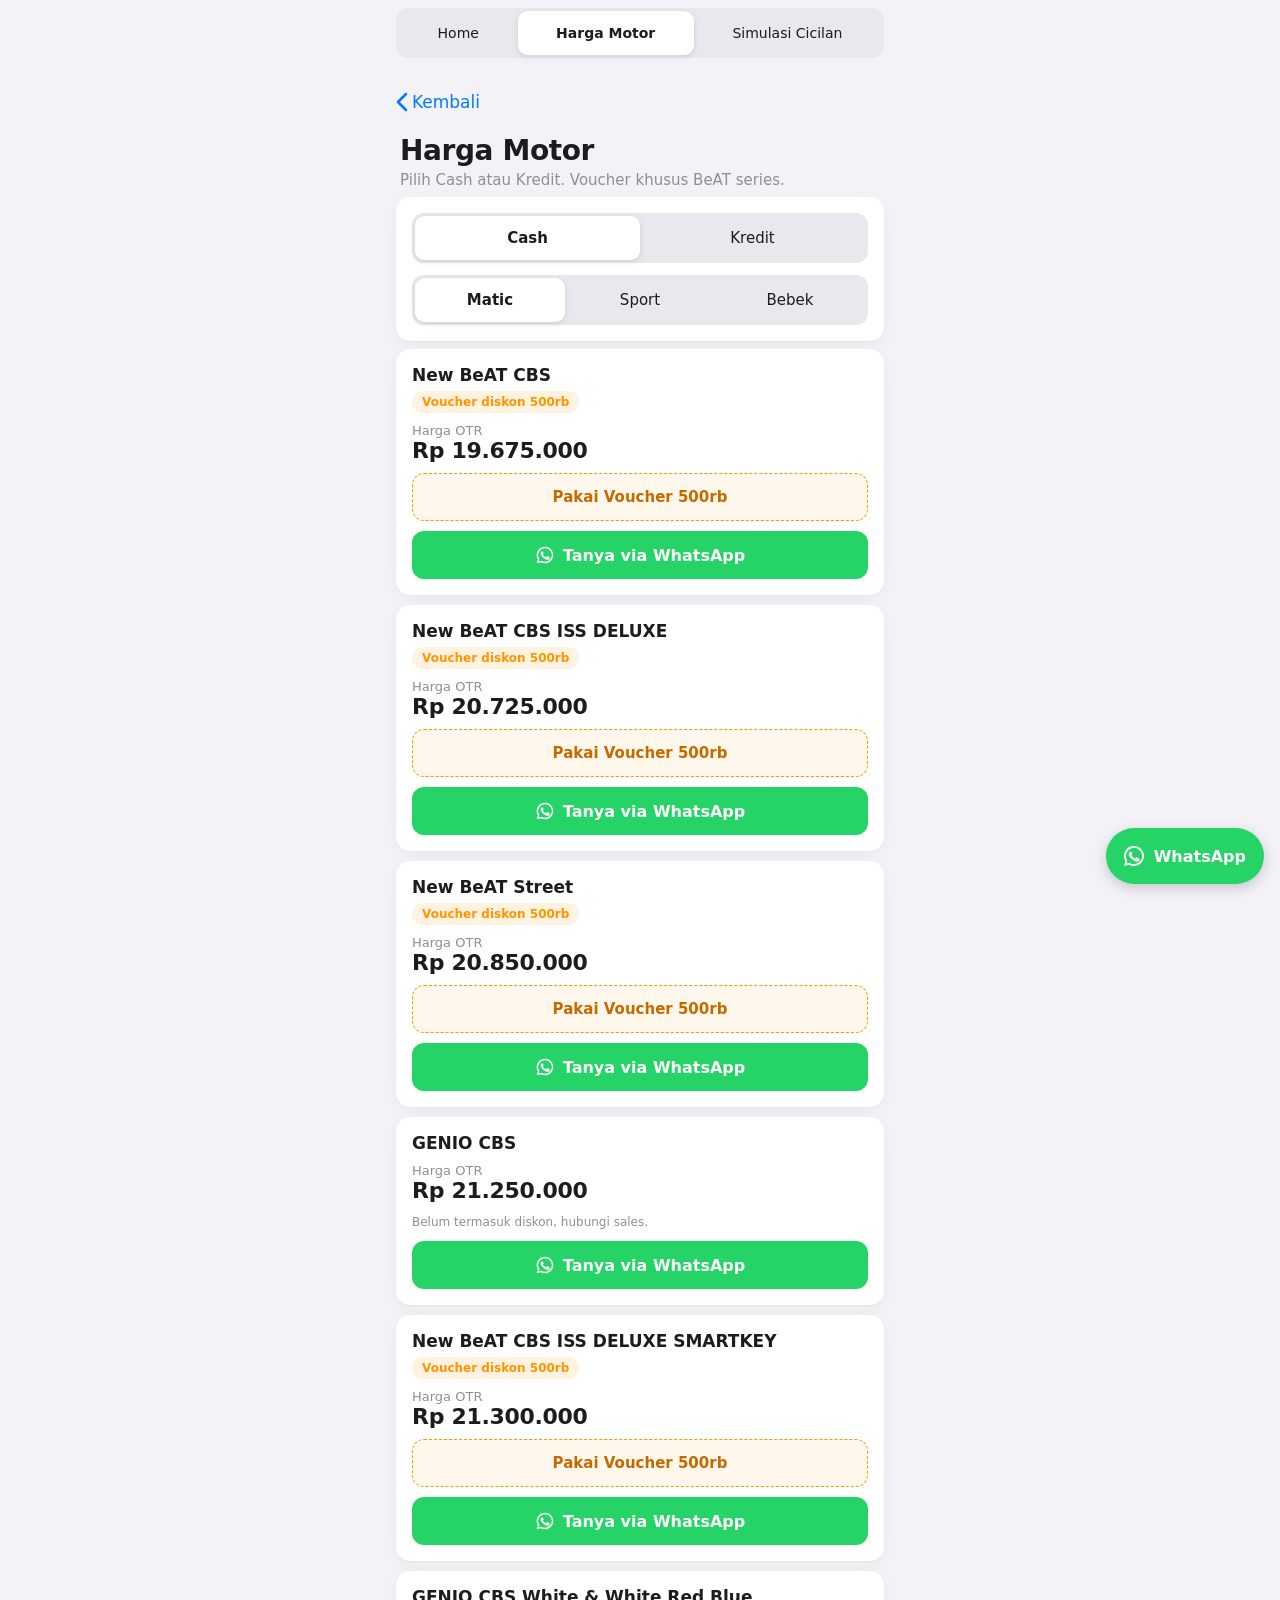
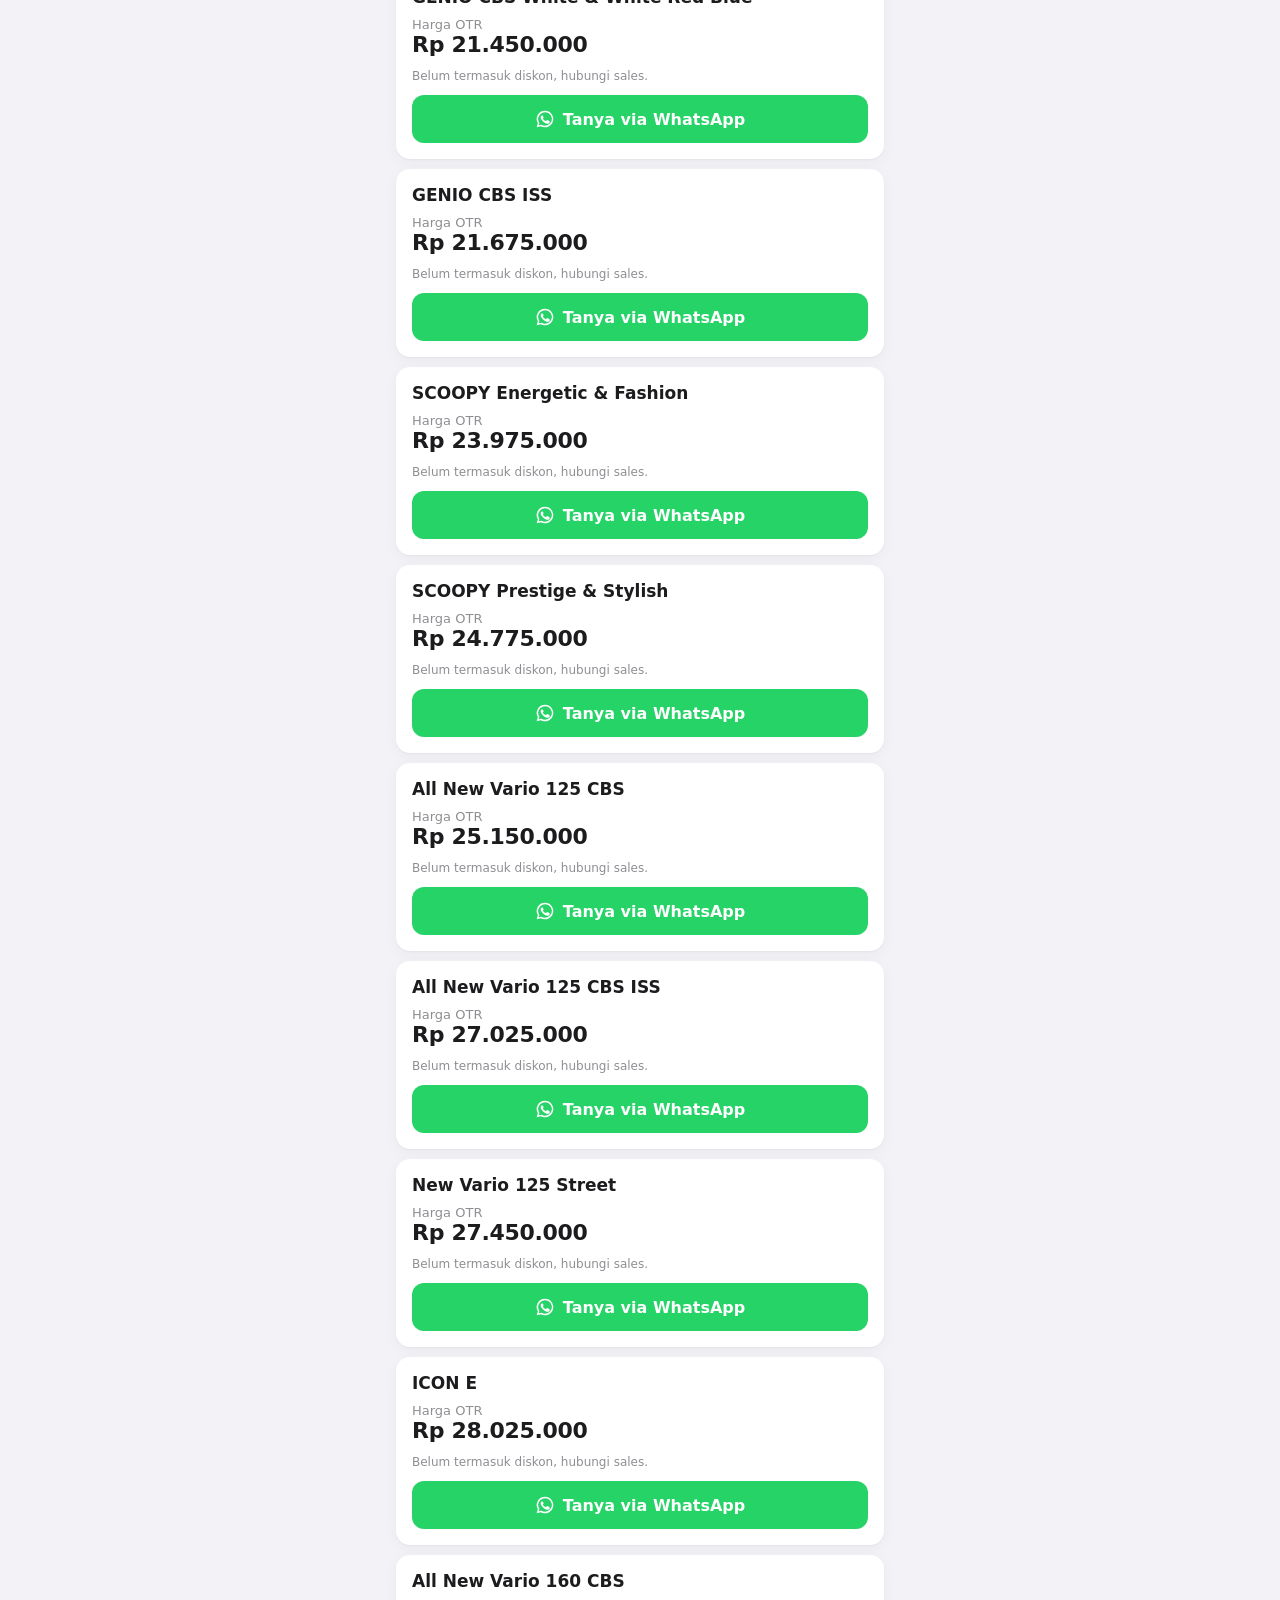
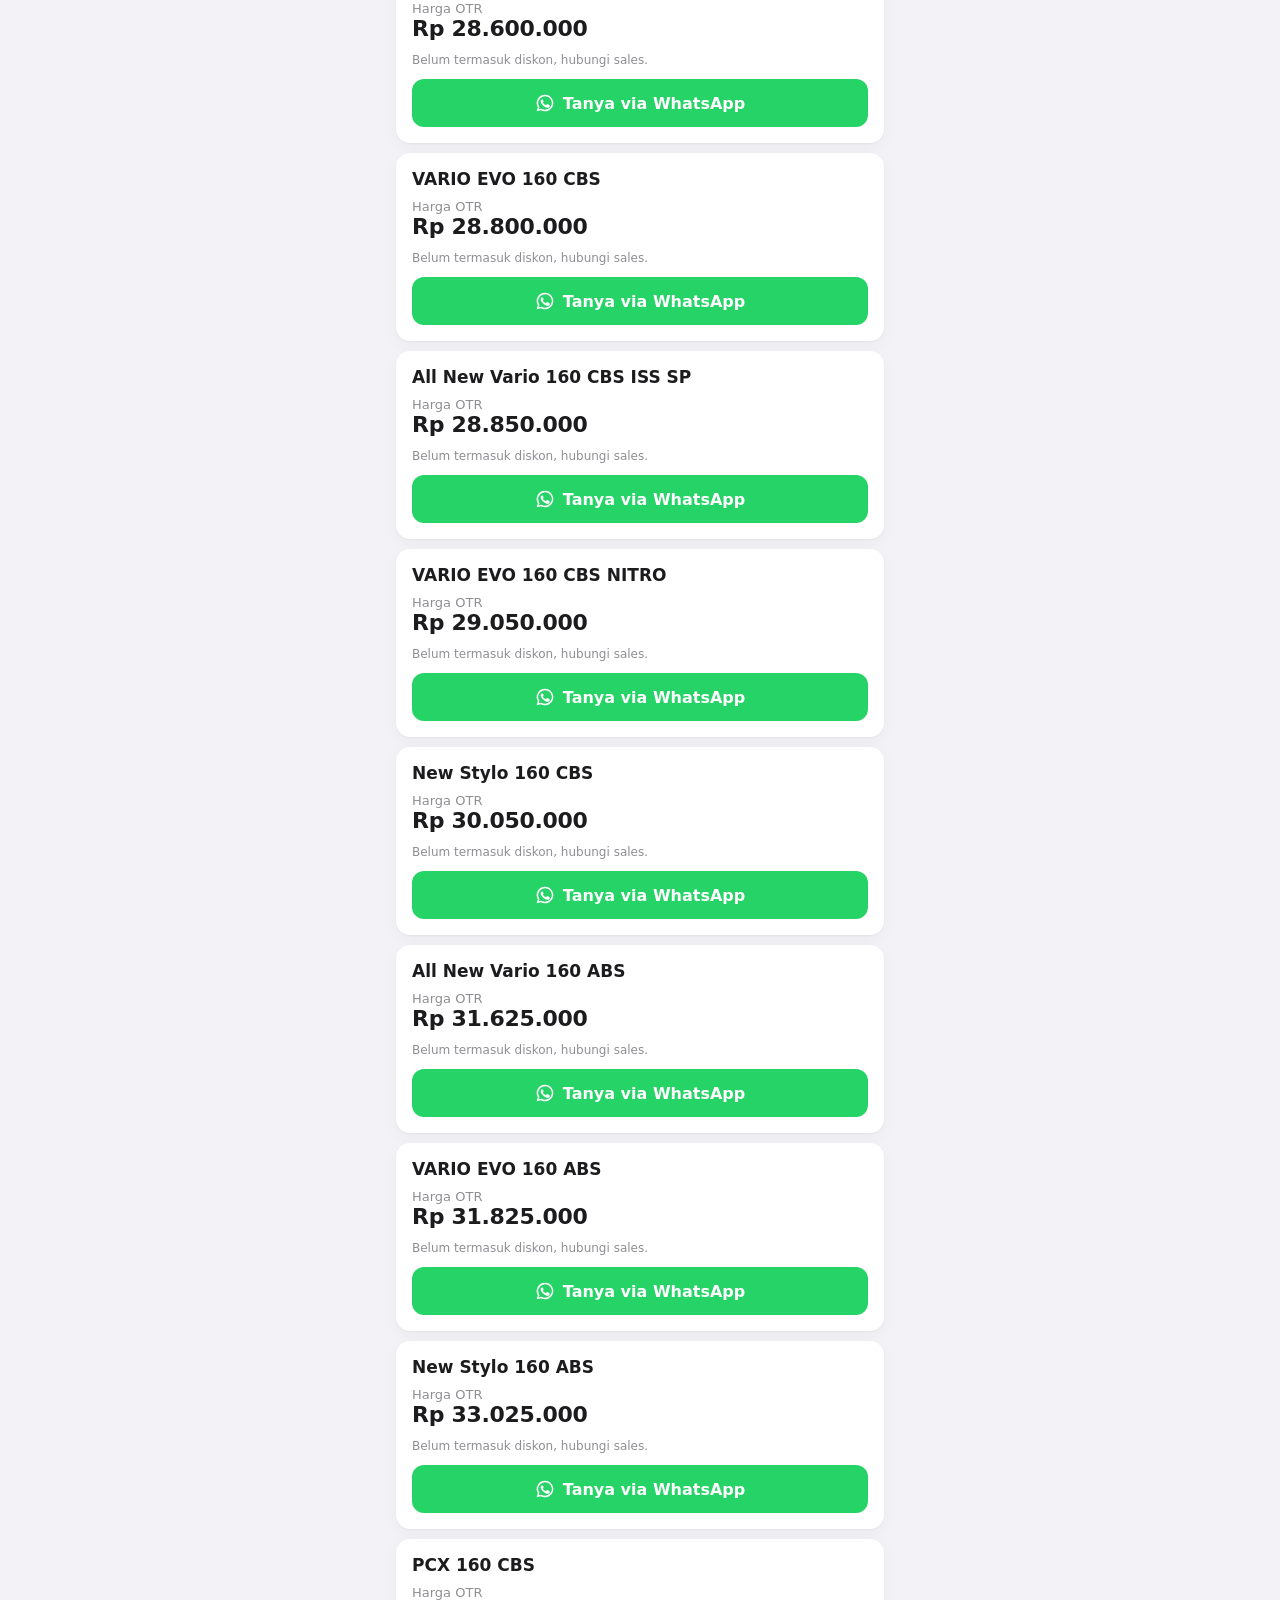
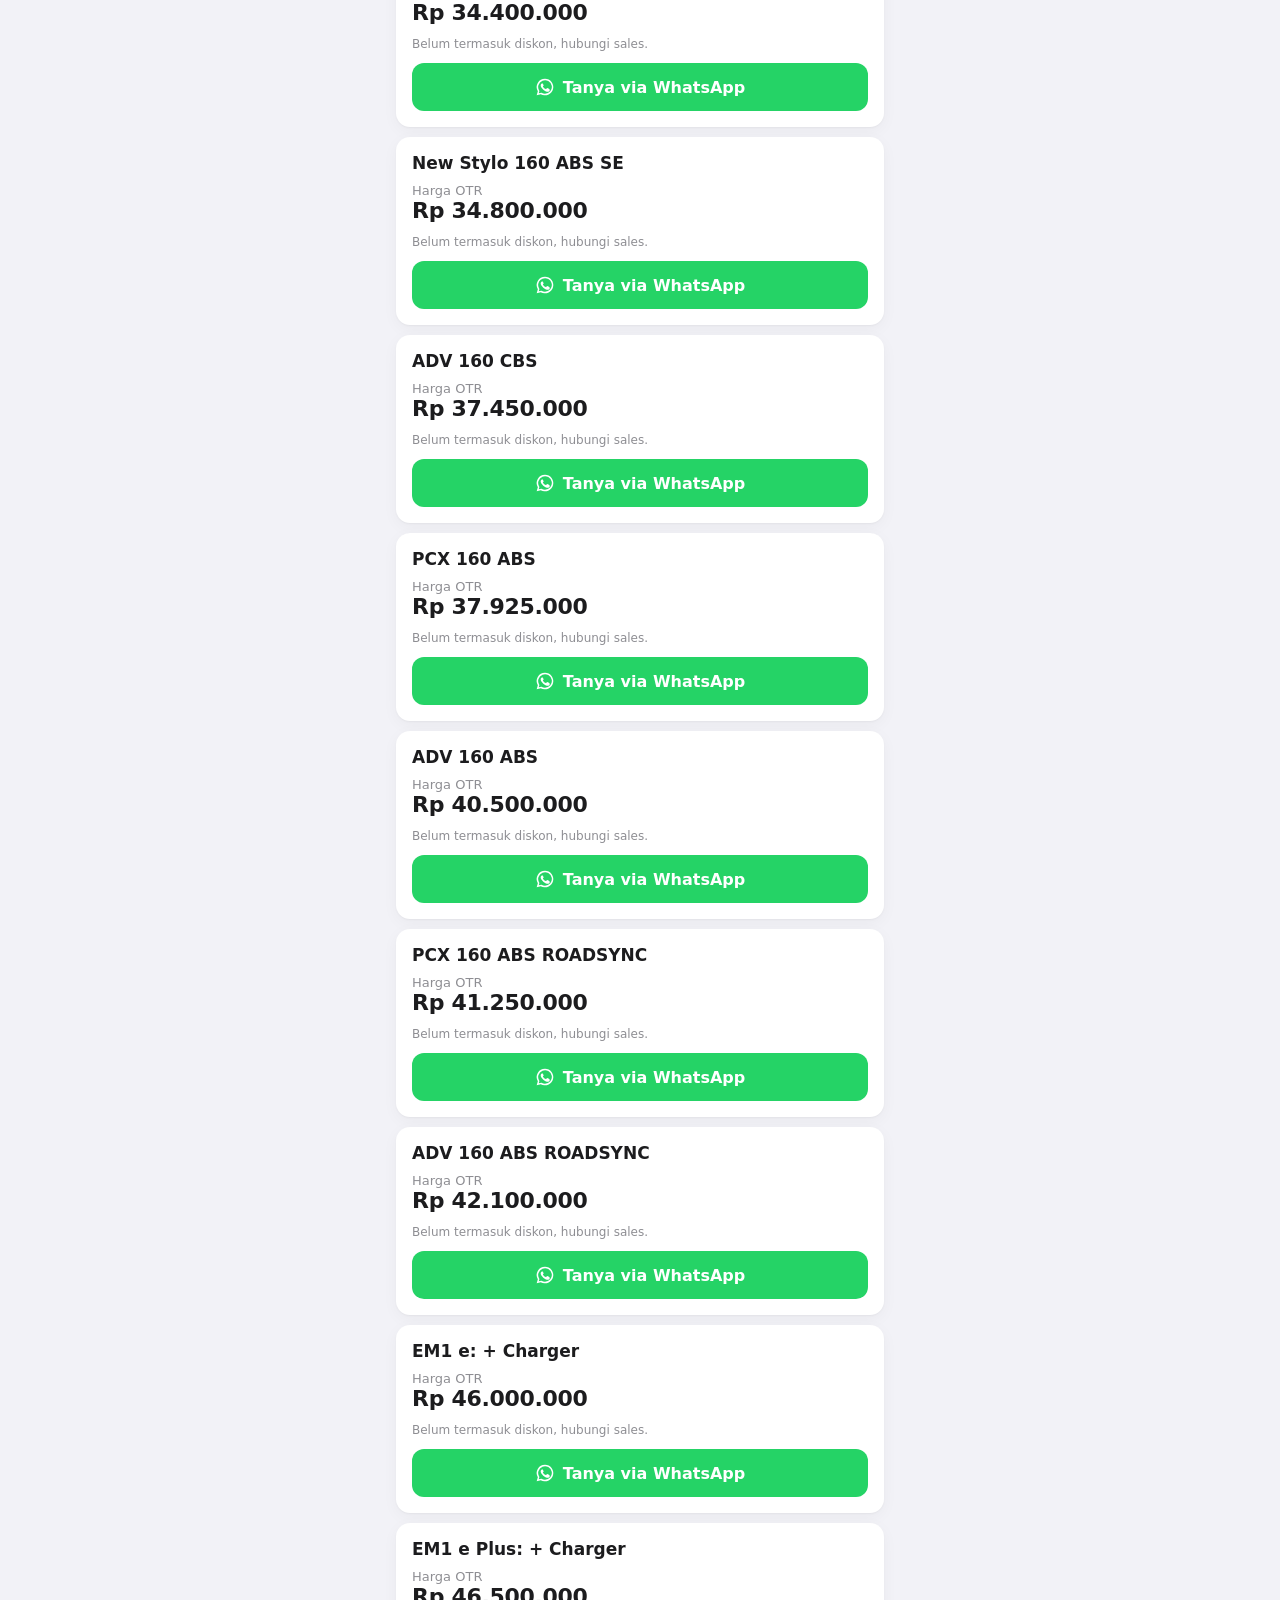
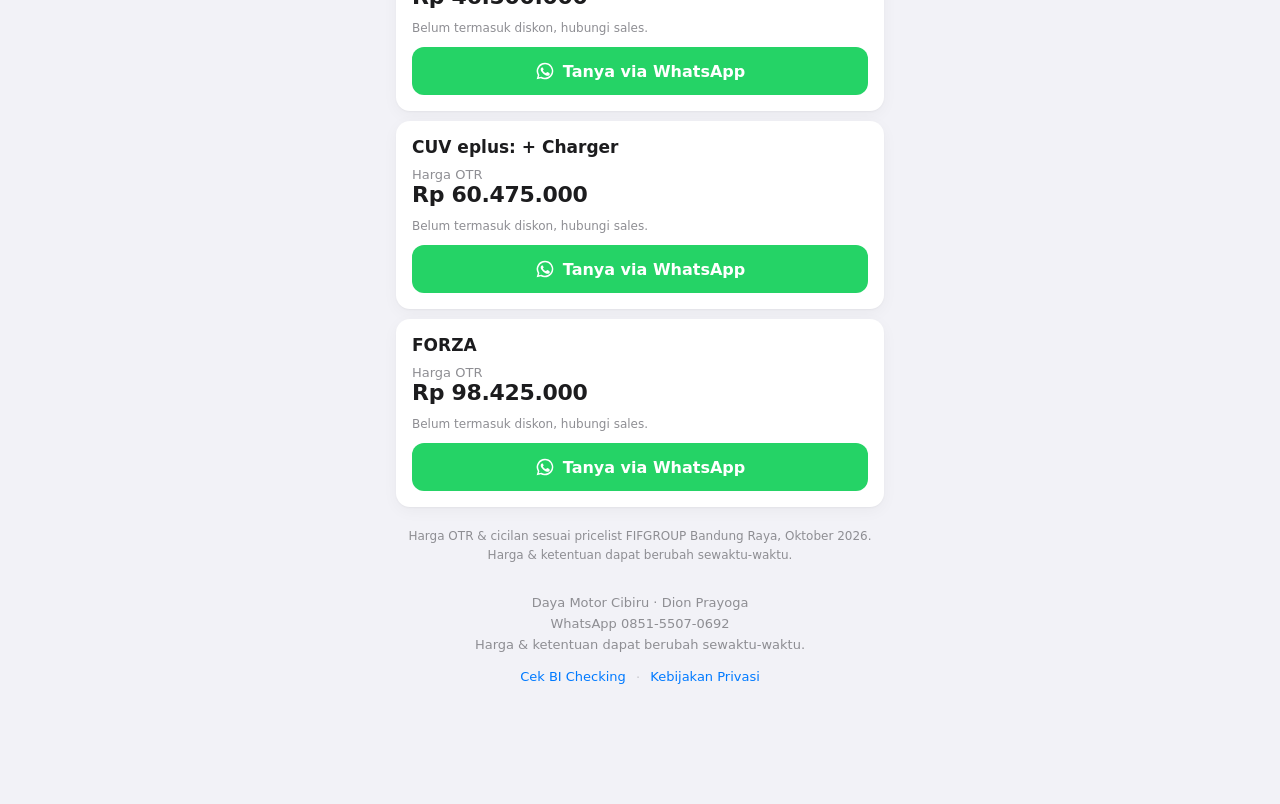
==== commit 4f88d786: "Revamp "Daya Motor Cibiru" website to resemble an iOS app with focus on contact, quick loan simulati" ====
--- a/harga.html
+++ b/harga.html
@@ -6,7 +6,7 @@
 <meta name="theme-color" content="#f2f2f7">
 <title>Harga Motor &amp; Promo — Daya Motor Cibiru</title>
 <meta name="description" content="Daftar harga OTR motor Honda cash dan kredit di Daya Motor Cibiru, termasuk voucher khusus BeAT series.">
-<link rel="canonical" href="https://simulasibandung.netlify.app/harga">
+<link rel="canonical" href="https://stupendous-kheer-a92a01.netlify.app/harga">
 <link rel="icon" href="/favicon.svg" type="image/svg+xml">
 <link rel="icon" href="/favicon.ico" sizes="32x32">
 <link rel="apple-touch-icon" href="/apple-touch-icon.png">
@@ -14,18 +14,15 @@
 <meta property="og:site_name" content="Daya Motor Cibiru">
 <meta property="og:title" content="Harga Motor &amp; Promo — Daya Motor Cibiru">
 <meta property="og:description" content="Daftar harga OTR motor Honda cash dan kredit di Daya Motor Cibiru, termasuk voucher khusus BeAT series.">
-<meta property="og:url" content="https://simulasibandung.netlify.app/harga">
-<meta property="og:image" content="https://simulasibandung.netlify.app/og-image.png">
+<meta property="og:url" content="https://stupendous-kheer-a92a01.netlify.app/harga">
+<meta property="og:image" content="https://stupendous-kheer-a92a01.netlify.app/og-image.png">
 <meta property="og:image:width" content="1200">
 <meta property="og:image:height" content="630">
 <meta property="og:locale" content="id_ID">
 <meta name="twitter:card" content="summary_large_image">
 <meta name="twitter:title" content="Harga Motor &amp; Promo — Daya Motor Cibiru">
 <meta name="twitter:description" content="Daftar harga OTR motor Honda cash dan kredit di Daya Motor Cibiru, termasuk voucher khusus BeAT series.">
-<meta name="twitter:image" content="https://simulasibandung.netlify.app/og-image.png">
-<link rel="preconnect" href="https://fonts.googleapis.com">
-<link rel="preconnect" href="https://fonts.gstatic.com" crossorigin>
-<link href="https://fonts.googleapis.com/css2?family=Inter:wght@400;500;600;700&display=swap" rel="stylesheet">
+<meta name="twitter:image" content="https://stupendous-kheer-a92a01.netlify.app/og-image.png">
 <link rel="stylesheet" href="/style.css">
 </head>
 <body>
@@ -48,23 +45,21 @@
 <main id="konten" class="wrap" tabindex="-1">
   <div class="nav">
     <a class="back" href="/" aria-label="Kembali ke Home"><svg aria-hidden="true"><use href="#i-back"/></svg>Kembali</a>
-    <a class="wa-pill" data-wa href="https://wa.me/6285155070692" target="_blank" rel="noopener" aria-label="Chat WhatsApp Dion (buka di tab baru)"><svg aria-hidden="true"><use href="#i-wa"/></svg>WhatsApp</a>
   </div>
   <h1 class="page-title">Harga Motor</h1>
   <p class="page-sub">Pilih Cash atau Kredit. Voucher khusus BeAT series.</p>
 
   <div class="step">
-    <div class="seg dua" id="hargaMode" role="group" aria-label="Metode pembayaran">
+    <div class="seg dua" id="hargaMode" role="group" aria-label="Cash atau Kredit">
       <button type="button" data-mode="cash" aria-pressed="true">Cash</button>
       <button type="button" data-mode="kredit" aria-pressed="false">Kredit</button>
     </div>
     <div class="seg" id="hargaTabs" role="group" aria-label="Kategori motor" style="margin-bottom:0"></div>
   </div>
-  <p class="disclaimer" id="hargaDisclaimer" style="margin:10px 4px 0" hidden>Hasil simulasi bersifat estimasi dan bukan penawaran resmi. Angka final ditentukan oleh leasing.</p>
+  <p class="disclaimer" id="hargaDisclaimer" style="margin:10px 4px 0" hidden>Estimasi, bukan penawaran resmi. Angka final ditentukan leasing.</p>
 
   <div class="hlist" id="hargaList"></div>
 
-  <p class="cta-note">Hubungi Dion via WhatsApp untuk info cicilan dan pengecekan awal.</p>
   <p class="catatan">
     Harga OTR &amp; cicilan sesuai pricelist FIFGROUP Bandung Raya, Oktober 2026.<br>
     Harga &amp; ketentuan dapat berubah sewaktu-waktu.
@@ -73,9 +68,9 @@
 
 <footer class="footer">
   Daya Motor Cibiru · Dion Prayoga<br>
-  WhatsApp: <a data-wa href="https://wa.me/6285155070692" target="_blank" rel="noopener">0851-5507-0692</a><br>
+  WhatsApp 0851-5507-0692<br>
   Harga &amp; ketentuan dapat berubah sewaktu-waktu.<br>
-  <a href="/bi-checking">Cek BI Checking / SLIK OJK</a> <span class="sep" aria-hidden="true">·</span> <a href="/privacy">Kebijakan Privasi</a>
+  <a href="/simulasi#bi-checking">Cek BI Checking</a> <span class="sep" aria-hidden="true">·</span> <a href="/privacy">Kebijakan Privasi</a>
 </footer>
 
 <a class="wa-float" data-wa href="https://wa.me/6285155070692" target="_blank" rel="noopener" aria-label="Chat WhatsApp Dion (buka di tab baru)"><svg aria-hidden="true"><use href="#i-wa"/></svg>WhatsApp</a>
@@ -198,7 +193,7 @@
       card.appendChild(chips);
     }
     if (beat) {
-      voucher = el('button', 'voucher', kredit ? 'Pakai Voucher DP 700rb (Tenor 35 bulan)' : 'Pakai Voucher Diskon 500rb');
+      voucher = el('button', 'voucher', kredit ? 'Pakai Voucher DP 700rb' : 'Pakai Voucher 500rb');
       voucher.type = 'button';
       voucher.addEventListener('click', function() {
         if (kredit) u.dpPromo = !u.dpPromo; else u.diskon = !u.diskon;
@@ -206,7 +201,7 @@
       });
       card.appendChild(voucher);
       if (kredit) {
-        ket = el('p', 'hnote', 'Voucher hanya untuk tenor 35 bulan');
+        ket = el('p', 'hnote', 'Voucher DP hanya untuk tenor 35 bulan.');
         ket.id = 'ket-' + nama.replace(/\W+/g, '-');
         voucher.setAttribute('aria-describedby', ket.id);
         card.appendChild(ket);
@@ -242,7 +237,7 @@
         } else {
           area.appendChild(el('strong', '', formatRupiah(otr)));
         }
-        note.textContent = beat ? '' : 'Belum termasuk diskon — hubungi sales untuk promo terupdate.';
+        note.textContent = beat ? '' : 'Belum termasuk diskon, hubungi sales.';
         pesan = "Halo Dion Prayoga, saya mau tanya harga cash di Daya Motor Cibiru:\n" +
           "Model: " + nama + "\n" +
           (aktif
@@ -271,8 +266,8 @@
           ul.appendChild(li);
         });
         area.appendChild(ul);
-        if (aktif) area.appendChild(el('p', 'disclaimer', 'DP promo Rp700.000 khusus tenor 35 bulan. Estimasi, bukan penawaran resmi.'));
-        note.textContent = aktif || bisaPromo ? '' : 'Belum termasuk promo DP — hubungi sales untuk promo terupdate.';
+        if (aktif) area.appendChild(el('p', 'disclaimer', 'Estimasi, bukan penawaran resmi.'));
+        note.textContent = beat ? '' : 'DP normal. Hubungi sales untuk promo.';
         pesan = "Halo Dion Prayoga, saya tertarik kredit motor di Daya Motor Cibiru:\n" +
           "Model: " + nama + "\n" +
           "Harga OTR: " + formatRupiah(otr) + "\n" +
--- a/style.css
+++ b/style.css
@@ -11,16 +11,17 @@
   --wa: #25d366;
   --orange: #ff9500;
   --radius: 14px;
+  --ease: 180ms ease;
   --shadow: 0 1px 2px rgba(0,0,0,0.04), 0 4px 16px rgba(0,0,0,0.04);
 }
 * { box-sizing: border-box; -webkit-tap-highlight-color: transparent; }
 html { background: var(--bg); }
 body {
   margin: 0 auto; max-width: 520px; min-height: 100vh;
-  font-family: -apple-system, BlinkMacSystemFont, 'SF Pro Text', 'Inter', 'Segoe UI', Roboto, Arial, sans-serif;
+  font-family: -apple-system, BlinkMacSystemFont, 'SF Pro Text', system-ui, 'Segoe UI', Roboto, Arial, sans-serif;
   background: var(--bg); color: var(--text);
   -webkit-font-smoothing: antialiased;
-  padding: env(safe-area-inset-top) 0 calc(96px + env(safe-area-inset-bottom));
+  padding: env(safe-area-inset-top) 0 calc(88px + env(safe-area-inset-bottom));
 }
 .wrap { padding: 0 16px; }
 [hidden] { display: none !important; }
@@ -33,30 +34,6 @@
 .top p { margin: 6px 0 0; color: var(--muted); font-size: 15px; }
 
 .section-label { font-size: 13px; color: var(--muted); text-transform: uppercase; letter-spacing: 0.3px; margin: 24px 4px 8px; }
-
-/* Menu dashboard */
-.menu { background: var(--card); border-radius: var(--radius); box-shadow: var(--shadow); overflow: hidden; }
-.menu-item {
-  display: flex; align-items: center; gap: 14px; width: 100%;
-  padding: 14px 16px; border: none; background: transparent; color: var(--text);
-  text-decoration: none; text-align: left; cursor: pointer; position: relative;
-}
-.menu-item + .menu-item::before {
-  content: ""; position: absolute; top: 0; right: 0; left: 70px; border-top: 0.5px solid var(--line);
-}
-.menu-item:active { background: #e5e5ea; }
-.icon {
-  width: 40px; height: 40px; border-radius: 10px; flex-shrink: 0;
-  display: grid; place-items: center; color: #fff;
-}
-.icon svg { width: 22px; height: 22px; }
-.icon.wa { background: var(--wa); }
-.icon.blue { background: var(--blue); }
-.icon.orange { background: var(--orange); }
-.menu-item .txt { flex: 1; min-width: 0; }
-.menu-item .txt strong { display: block; font-size: 17px; font-weight: 600; }
-.menu-item .txt small { display: block; font-size: 14px; color: var(--muted); margin-top: 1px; }
-.chev { width: 8px; height: 14px; flex-shrink: 0; color: #c7c7cc; }
 
 /* Kartu promo */
 .promo-card {
@@ -74,7 +51,7 @@
 .btn {
   display: flex; align-items: center; justify-content: center; gap: 8px; width: 100%;
   border: none; border-radius: 12px; padding: 14px 16px; font-size: 17px; font-weight: 600;
-  text-decoration: none; cursor: pointer; transition: opacity 0.15s, transform 0.15s;
+  min-height: 48px; text-decoration: none; cursor: pointer; transition: opacity var(--ease), transform var(--ease);
 }
 .btn:active { opacity: 0.7; transform: scale(0.98); }
 .btn svg { width: 20px; height: 20px; fill: currentColor; }
@@ -85,22 +62,25 @@
 .nav { display: flex; align-items: center; padding: 14px 0 6px; }
 .back {
   display: flex; align-items: center; gap: 4px; border: none; background: none;
-  color: var(--blue); font-size: 17px; padding: 6px 4px 6px 0; cursor: pointer;
+  min-height: 44px; color: var(--blue); font-size: 17px; padding: 0 12px 0 0; cursor: pointer;
 }
 .back svg { width: 12px; height: 20px; }
 .page-title { font-size: 28px; font-weight: 700; letter-spacing: -0.4px; margin: 4px 4px 4px; }
 .page-sub { color: var(--muted); font-size: 15px; margin: 0 4px 8px; }
 
 /* Langkah */
-.step { background: var(--card); border-radius: var(--radius); box-shadow: var(--shadow); padding: 16px; margin-top: 8px; transition: opacity 0.2s; }
+.step { background: var(--card); border-radius: var(--radius); box-shadow: var(--shadow); padding: 16px; margin-top: 8px; transition: opacity var(--ease); }
 .step.disabled { opacity: 0.45; pointer-events: none; }
 
-.seg { display: grid; grid-template-columns: repeat(3, 1fr); background: #e8e8ed; padding: 2px; border-radius: 9px; margin-bottom: 12px; }
-.seg button { border: none; background: transparent; color: var(--text); font-size: 14px; font-weight: 500; padding: 7px 0; border-radius: 7px; cursor: pointer; }
-.seg button.active { background: #fff; font-weight: 600; box-shadow: 0 2px 6px rgba(0,0,0,0.1), 0 0 1px rgba(0,0,0,0.1); }
+.seg { display: grid; grid-template-columns: repeat(3, 1fr); background: #e8e8ed; padding: 3px; border-radius: 12px; margin-bottom: 12px; }
+.seg button {
+  min-height: 44px; border: none; background: transparent; color: var(--text); font-size: 15px; font-weight: 500;
+  border-radius: 9px; cursor: pointer; transition: background-color var(--ease), box-shadow var(--ease);
+}
+.seg button[aria-pressed="true"] { background: #fff; font-weight: 600; box-shadow: 0 2px 6px rgba(0,0,0,0.1), 0 0 1px rgba(0,0,0,0.1); }
 
 select {
-  width: 100%; padding: 13px 40px 13px 14px; font: inherit; font-size: 16px; font-weight: 500;
+  width: 100%; min-height: 48px; padding: 13px 40px 13px 14px; font: inherit; font-size: 16px; font-weight: 500;
   color: var(--text); background: var(--fill); border: none; border-radius: 10px;
   appearance: none; -webkit-appearance: none;
   background-image: url("data:image/svg+xml,%3Csvg xmlns='http://www.w3.org/2000/svg' width='12' height='8' viewBox='0 0 12 8'%3E%3Cpath d='M1 1l5 5 5-5' stroke='%23007aff' stroke-width='2' fill='none' stroke-linecap='round'/%3E%3C/svg%3E");
@@ -130,6 +110,7 @@
 .tenor {
   text-align: left; color: var(--text); cursor: pointer;
   background: var(--fill); border: 2px solid transparent; border-radius: 12px; padding: 11px 12px;
+  transition: border-color var(--ease), background-color var(--ease);
 }
 .tenor small { display: block; color: var(--muted); font-size: 13px; font-weight: 500; }
 .tenor strong { display: block; font-size: 17px; font-weight: 600; margin-top: 2px; }
@@ -155,7 +136,6 @@
 .btn-plain { background: var(--fill); color: var(--blue); }
 
 /* Form BI checking */
-.icon.indigo { background: #5856d6; }
 .field { display: block; }
 .field + .field { margin-top: 14px; }
 .field > span { display: block; font-size: 14px; font-weight: 600; margin: 0 0 6px 2px; }
@@ -180,16 +160,11 @@
 .file img { width: 100%; height: 64px; object-fit: cover; border-radius: 8px; }
 .file input { position: absolute; width: 1px; height: 1px; opacity: 0; }
 .privasi { font-size: 13px; color: var(--muted); line-height: 1.5; margin: 0 0 14px; }
-.privasi a { color: var(--blue); font-weight: 500; }
+.privasi a { color: var(--blue); font-weight: 500; padding: 12px 0; }
 .langkah-wa { margin: 12px 0 0; padding: 12px; border-radius: 10px; background: rgba(52,199,89,0.1); font-size: 14px; line-height: 1.5; }
 
 /* Kontak WhatsApp di setiap halaman */
 .nav { justify-content: space-between; gap: 8px; }
-.wa-pill {
-  display: inline-flex; align-items: center; gap: 6px; padding: 7px 12px; border-radius: 999px;
-  background: var(--wa); color: #fff; font-size: 15px; font-weight: 600; text-decoration: none; white-space: nowrap;
-}
-.wa-pill svg { width: 18px; height: 18px; }
 .cta-note { font-size: 13px; color: var(--muted); text-align: center; line-height: 1.5; margin: 10px 4px 0; }
 .disclaimer { font-size: 12px; color: var(--muted); text-align: center; line-height: 1.5; margin: 0 0 14px; }
 .memuat { display: flex; align-items: center; justify-content: center; gap: 10px; color: var(--muted); font-size: 15px; margin: 0; padding: 8px 0; }
@@ -198,24 +173,22 @@
   border: 2px solid var(--blue-soft); border-top-color: var(--blue); animation: putar 0.7s linear infinite;
 }
 @keyframes putar { to { transform: rotate(360deg); } }
-@media (prefers-reduced-motion: reduce) { .memuat::before { animation: none; } }
+@media (prefers-reduced-motion: reduce) { .memuat::before { animation: none; } * { transition: none !important; } }
 
 /* Persetujuan BI checking */
-.setuju { display: flex; gap: 10px; align-items: flex-start; font-size: 14px; line-height: 1.5; margin: 0 0 6px; cursor: pointer; }
-.setuju input { width: 20px; height: 20px; margin: 1px 0 0; flex-shrink: 0; accent-color: var(--blue); }
+.setuju { display: flex; gap: 12px; align-items: flex-start; min-height: 44px; font-size: 14px; line-height: 1.5; margin: 0 0 6px; cursor: pointer; }
+.setuju input { width: 24px; height: 24px; margin: 0; flex-shrink: 0; accent-color: var(--blue); }
 .setuju-hint { font-size: 12px; color: var(--orange); margin: 0 0 12px 30px; }
 .btn:disabled { opacity: 0.45; cursor: not-allowed; transform: none; }
 
 /* Footer */
 .footer { text-align: center; color: var(--muted); font-size: 13px; line-height: 1.6; margin: 28px 0 0; padding: 0 16px; }
-.footer a { color: var(--blue); text-decoration: none; font-weight: 500; }
+.footer a { display: inline-flex; align-items: center; min-height: 44px; padding: 0 6px; color: var(--blue); text-decoration: none; font-weight: 500; }
 
 /* Harga Motor */
-.icon.teal { background: #30b0c7; }
 .seg.dua { grid-template-columns: repeat(2, 1fr); }
-.seg button[aria-pressed="true"] { background: #fff; font-weight: 600; box-shadow: 0 2px 6px rgba(0,0,0,0.1), 0 0 1px rgba(0,0,0,0.1); }
 .hlist { display: flex; flex-direction: column; gap: 10px; margin-top: 8px; }
-.hcard { background: var(--card); border-radius: var(--radius); box-shadow: var(--shadow); padding: 14px 16px; display: flex; flex-direction: column; gap: 10px; }
+.hcard { background: var(--card); border-radius: var(--radius); box-shadow: var(--shadow); padding: 16px; display: flex; flex-direction: column; gap: 10px; }
 .hcard h3 { margin: 0; font-size: 17px; font-weight: 600; overflow-wrap: anywhere; }
 .hcard .badge { margin-top: -4px; }
 .hharga small { display: block; color: var(--muted); font-size: 13px; }
@@ -226,14 +199,15 @@
 .hharga .rincian li { padding: 8px 0; }
 .hharga .disclaimer { margin: 8px 0 0; text-align: left; }
 .chips { display: flex; flex-wrap: wrap; gap: 6px; }
-.chips button { flex: 1 0 52px; border: 2px solid transparent; background: var(--fill); color: var(--text); border-radius: 9px; padding: 7px 4px; font-size: 14px; font-weight: 500; cursor: pointer; }
+.chips button { flex: 1 0 52px; min-height: 44px; border: 2px solid transparent; background: var(--fill); color: var(--text); border-radius: 10px; padding: 0 4px; font-size: 14px; font-weight: 500; cursor: pointer; transition: border-color var(--ease), background-color var(--ease); }
 .chips button[aria-pressed="true"] { border-color: var(--blue); background: var(--blue-soft); color: var(--blue); font-weight: 600; }
-.voucher { width: 100%; border: 1.5px dashed var(--orange); background: rgba(255,149,0,0.08); color: #c46a00; border-radius: 10px; padding: 10px 12px; font-size: 15px; font-weight: 600; cursor: pointer; }
+.voucher { width: 100%; min-height: 48px; border: 1.5px dashed var(--orange); background: rgba(255,149,0,0.08); color: #c46a00; border-radius: 12px; padding: 10px 12px; font-size: 15px; font-weight: 600; cursor: pointer; transition: background-color var(--ease), border-color var(--ease), color var(--ease); }
+.voucher[aria-pressed="true"]::before { content: "✓ "; }
 .voucher[aria-pressed="true"] { border-style: solid; border-color: var(--green); background: rgba(52,199,89,0.12); color: #248a3d; }
 .voucher:disabled { border-color: #d1d1d6; background: var(--fill); color: var(--muted); cursor: not-allowed; }
 .hnote { font-size: 12px; color: var(--muted); line-height: 1.5; margin: 0; }
 .hcard .btn { padding: 12px 14px; font-size: 16px; }
-.hlink { border: none; background: none; color: var(--blue); font-size: 14px; font-weight: 500; padding: 2px 0; cursor: pointer; align-self: center; }
+.hlink { display: inline-flex; align-items: center; min-height: 44px; color: var(--blue); font-size: 14px; font-weight: 500; padding: 0 8px; align-self: center; }
 
 /* Aksesibilitas */
 .skip {
@@ -255,27 +229,31 @@
   background: var(--bg); padding: calc(8px + env(safe-area-inset-top)) 16px 8px; margin-top: calc(-1 * env(safe-area-inset-top));
 }
 .topnav ul {
-  list-style: none; margin: 0; padding: 2px; display: grid; grid-template-columns: auto auto auto;
-  background: #e8e8ed; border-radius: 9px;
+  list-style: none; margin: 0; padding: 3px; display: grid; grid-template-columns: auto auto auto;
+  background: #e8e8ed; border-radius: 12px;
 }
 .topnav a {
-  display: block; text-align: center; white-space: nowrap; padding: 8px 10px; border-radius: 7px;
+  display: flex; align-items: center; justify-content: center; min-height: 44px; white-space: nowrap; padding: 0 10px; border-radius: 9px;
   color: var(--text); font-size: 14px; font-weight: 500; text-decoration: none; pointer-events: auto;
 }
 .topnav a[aria-current="page"] { background: #fff; font-weight: 600; box-shadow: 0 2px 6px rgba(0,0,0,0.1), 0 0 1px rgba(0,0,0,0.1); }
-@media (max-width: 359px) { .topnav a { padding: 8px 6px; font-size: 13px; } }
+@media (max-width: 359px) { .topnav a { padding: 0 6px; font-size: 13px; } }
 a.back { text-decoration: none; }
 
 /* Hero Home: 2 CTA utama */
 .hero-cta { display: flex; flex-direction: column; gap: 10px; }
+
+/* Watermark/logo dekoratif (bila ada): tidak menangkap tap & selalu di bawah tombol */
+.dekor, .watermark { pointer-events: none; position: absolute; z-index: 0; }
 
 /* Tombol WhatsApp mengapung */
 .wa-float {
   position: fixed; right: 16px; bottom: max(16px, env(safe-area-inset-bottom)); z-index: 50;
   display: inline-flex; align-items: center; gap: 8px; height: 56px; padding: 0 18px 0 16px; border-radius: 999px;
   background: var(--wa); color: #fff; font-size: 16px; font-weight: 600; text-decoration: none; pointer-events: auto;
-  box-shadow: 0 4px 14px rgba(0,0,0,0.18);
-}
+  box-shadow: 0 4px 14px rgba(0,0,0,0.18); transition: transform var(--ease);
+}
+.wa-float:active { transform: scale(0.96); }
 .wa-float svg { width: 24px; height: 24px; }
 /* Ruang bawah agar CTA terakhir & footer tidak tertutup tombol WA mengapung */
 .footer { padding-bottom: 16px; }
